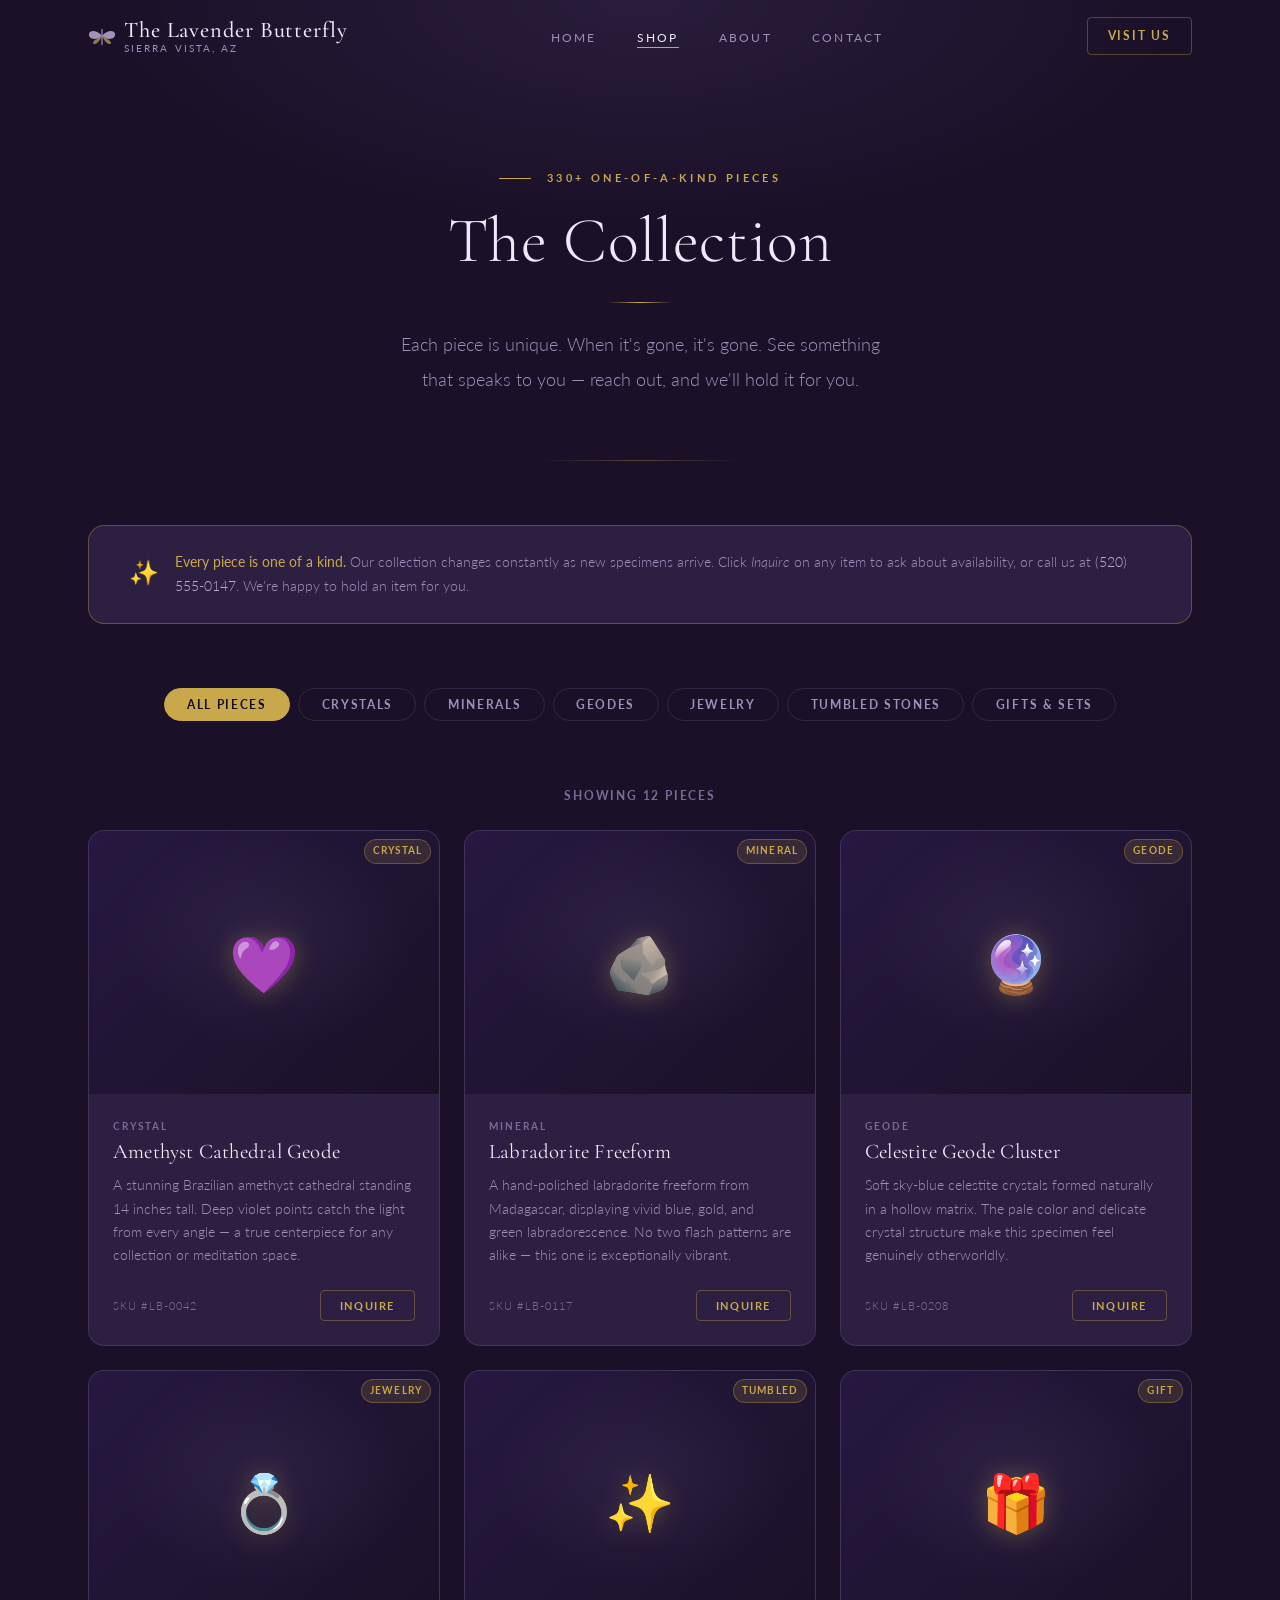
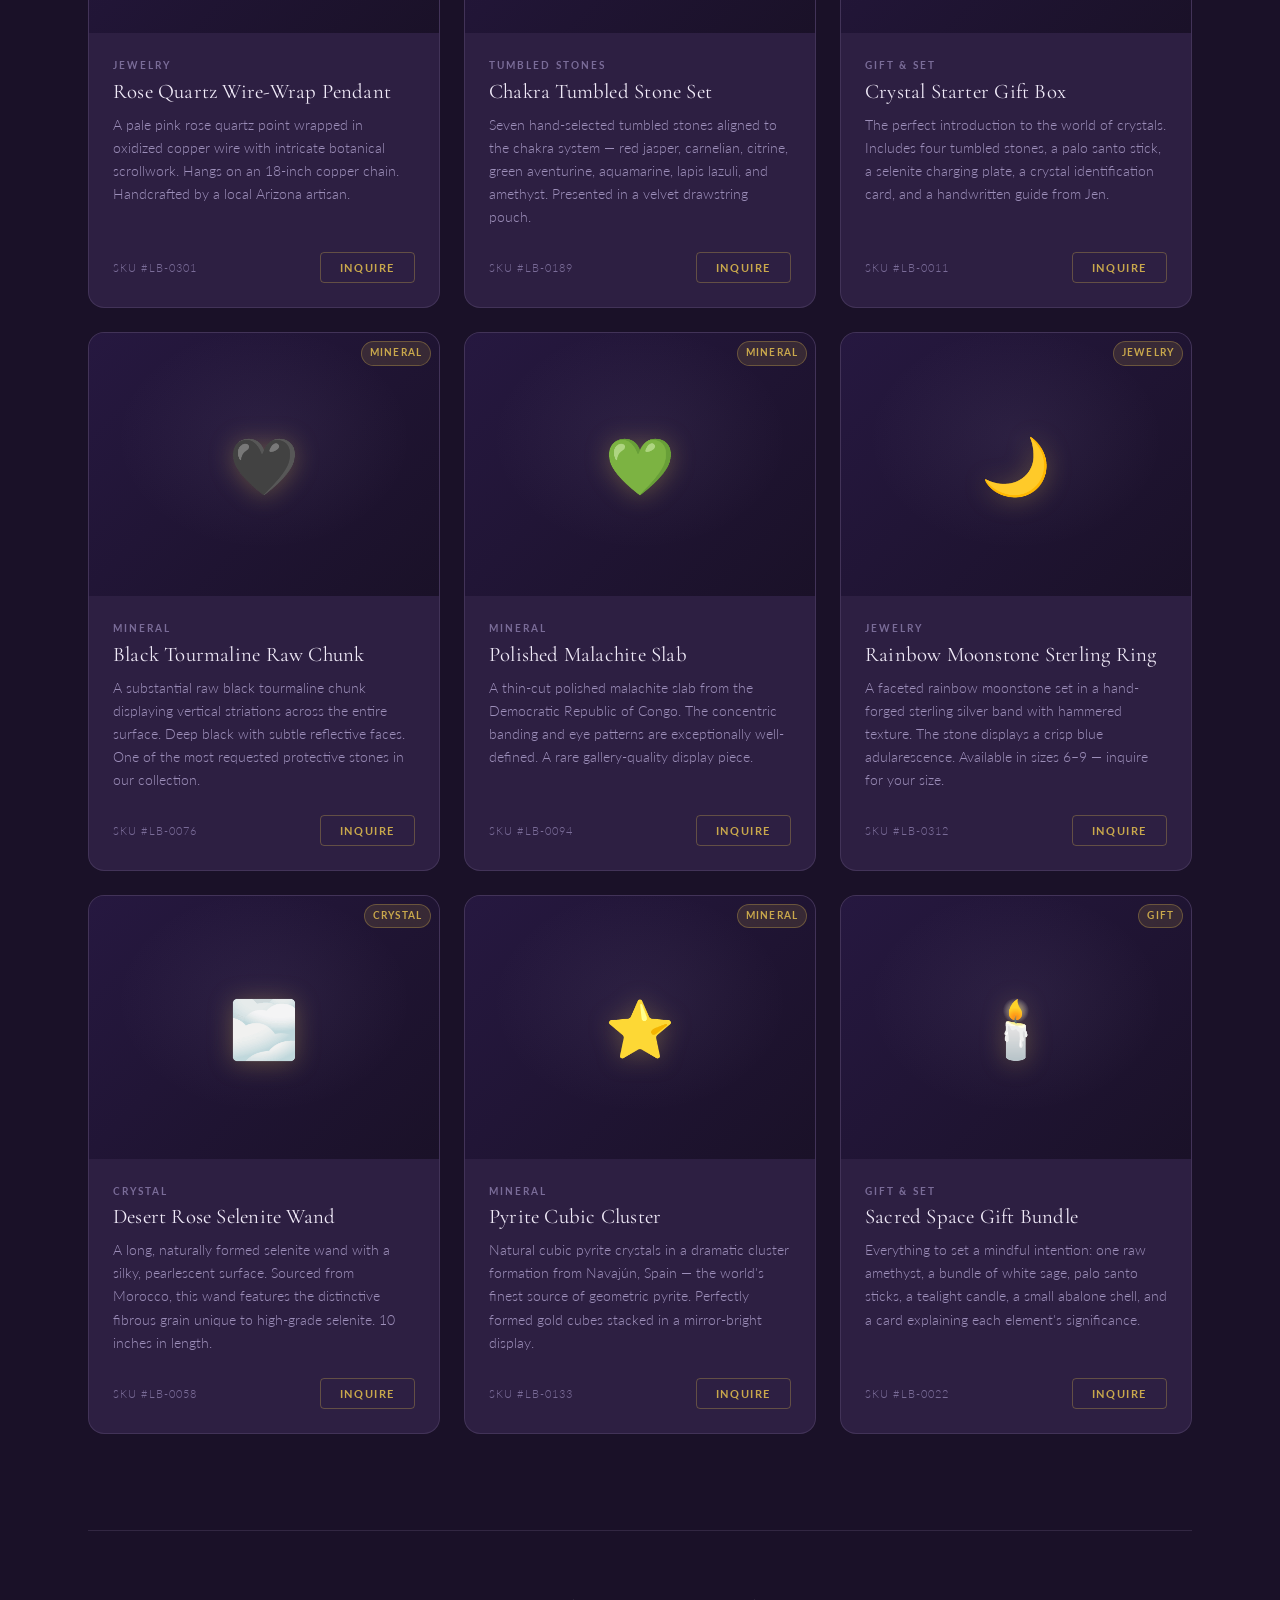
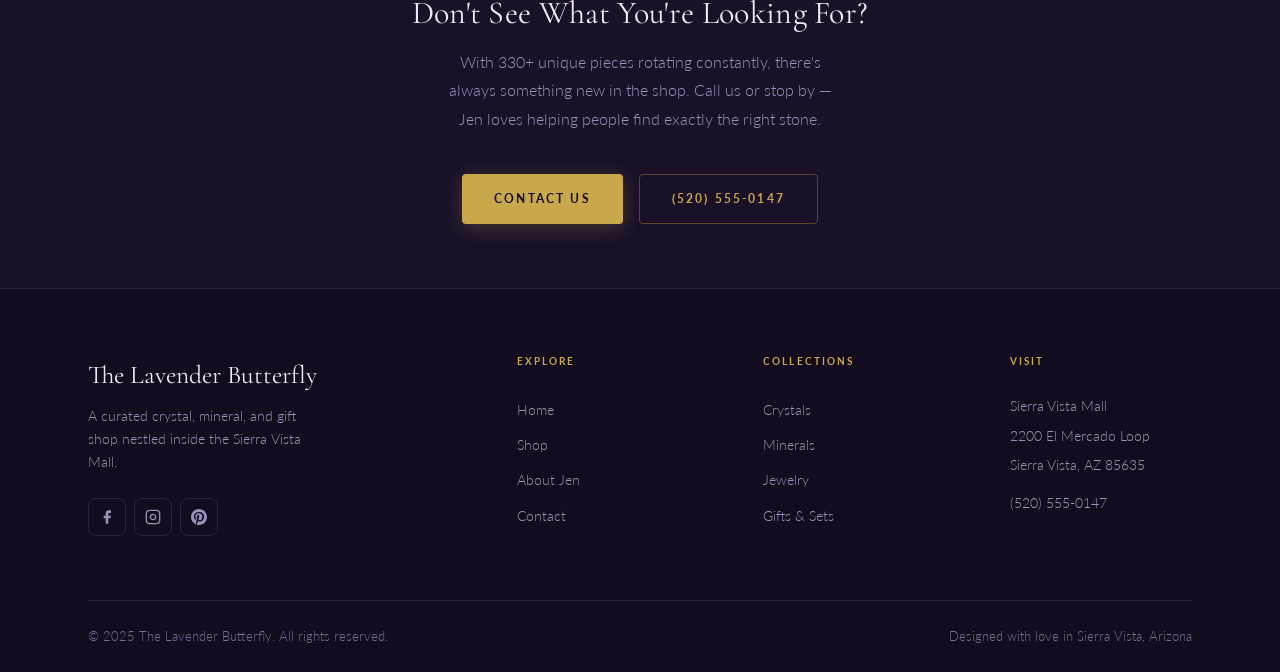
==== shop.html @ 8fc0677b "Initial commit — The Lavender Butterfly website" ====
<!DOCTYPE html>
<html lang="en">
<head>
  <meta charset="UTF-8" />
  <meta name="viewport" content="width=device-width, initial-scale=1.0" />
  <meta name="description" content="Browse our collection of crystals, minerals, geodes, jewelry, and gifts at The Lavender Butterfly in Sierra Vista, AZ." />
  <title>Shop | The Lavender Butterfly | Crystals & Minerals</title>
  <link rel="preconnect" href="https://fonts.googleapis.com" />
  <link rel="preconnect" href="https://fonts.gstatic.com" crossorigin />
  <link href="https://fonts.googleapis.com/css2?family=Cormorant+Garamond:ital,wght@0,300;0,400;0,500;0,600;0,700;1,300;1,400;1,500;1,600&family=Lato:wght@300;400;700&display=swap" rel="stylesheet" />
  <link rel="stylesheet" href="css/styles.css" />
  <style>
    .shop-note {
      display: flex;
      align-items: flex-start;
      gap: var(--space-md);
      background: var(--surface);
      border: 1px solid var(--border-gold);
      border-radius: var(--radius-lg);
      padding: var(--space-lg) var(--space-xl);
      margin-bottom: var(--space-2xl);
    }
    .shop-note__icon { font-size: 1.5rem; flex-shrink: 0; margin-top: 2px; }
    .shop-note__text { font-size: 0.9rem; color: var(--text-muted); line-height: 1.7; }
    .shop-note__text strong { color: var(--accent-gold); font-weight: 400; }

    .products-count {
      font-size: 0.75rem;
      font-weight: 700;
      letter-spacing: 0.15em;
      text-transform: uppercase;
      color: var(--iris-dim);
      margin-bottom: var(--space-lg);
      text-align: center;
    }
  </style>
</head>
<body>

  <!-- Navigation -->
  <nav class="nav" id="nav">
    <div class="nav__inner">
      <a href="index.html" class="nav__logo">
        <svg width="28" height="22" viewBox="0 0 28 22" fill="none" aria-hidden="true">
          <path d="M14 11 C10 6, 2 4, 1 9 C0 14, 8 16, 14 11Z" fill="#b8a9d4" opacity="0.85"/>
          <path d="M14 11 C18 6, 26 4, 27 9 C28 14, 20 16, 14 11Z" fill="#b8a9d4" opacity="0.85"/>
          <path d="M14 11 C11 13, 5 15, 5 18 C5 20, 10 20, 14 11Z" fill="#c9a84c" opacity="0.7"/>
          <path d="M14 11 C17 13, 23 15, 23 18 C23 20, 18 20, 14 11Z" fill="#c9a84c" opacity="0.7"/>
          <line x1="14" y1="4" x2="14" y2="20" stroke="#9d8fba" stroke-width="1.2"/>
        </svg>
        <div class="nav__logo-text">
          The Lavender Butterfly
          <span>Sierra Vista, AZ</span>
        </div>
      </a>
      <ul class="nav__links" role="list">
        <li><a href="index.html" class="nav__link">Home</a></li>
        <li><a href="shop.html" class="nav__link active">Shop</a></li>
        <li><a href="about.html" class="nav__link">About</a></li>
        <li><a href="contact.html" class="nav__link">Contact</a></li>
      </ul>
      <a href="contact.html" class="nav__cta">Visit Us</a>
      <button class="nav__hamburger" id="hamburger" aria-label="Toggle menu" aria-expanded="false">
        <span></span><span></span><span></span>
      </button>
    </div>
  </nav>

  <div class="nav__mobile" id="mobileMenu" role="dialog" aria-label="Navigation">
    <a href="index.html" class="nav__link">Home</a>
    <a href="shop.html" class="nav__link">Shop</a>
    <a href="about.html" class="nav__link">About</a>
    <a href="contact.html" class="nav__link">Contact</a>
    <a href="contact.html" class="btn btn--outline" style="margin-top:1rem;">Visit Us</a>
  </div>

  <!-- Page Header -->
  <div class="page-header">
    <div class="container">
      <p class="hero__eyebrow" style="justify-content:center;">330+ One-of-a-Kind Pieces</p>
      <h1 style="font-size:clamp(2.4rem,5vw,4rem);">The Collection</h1>
      <div class="divider"></div>
      <p class="lead" style="color:var(--text-muted);max-width:50ch;margin-inline:auto;">
        Each piece is unique. When it's gone, it's gone. See something that speaks to you — reach out, and we'll hold it for you.
      </p>
    </div>
  </div>

  <!-- Shop Section -->
  <section class="section--tight" aria-label="Product collection">
    <div class="container">

      <!-- Notice -->
      <div class="shop-note reveal">
        <span class="shop-note__icon">✨</span>
        <div class="shop-note__text">
          <strong>Every piece is one of a kind.</strong> Our collection changes constantly as new specimens arrive.
          Click <em>Inquire</em> on any item to ask about availability, or call us at <a href="tel:+15205550147" style="color:var(--iris);">(520) 555-0147</a>.
          We're happy to hold an item for you.
        </div>
      </div>

      <!-- Filter Bar -->
      <div class="filter-bar reveal" role="group" aria-label="Filter by category" id="filterBar">
        <button class="filter-btn active" data-filter="all">All Pieces</button>
        <button class="filter-btn" data-filter="crystal">Crystals</button>
        <button class="filter-btn" data-filter="mineral">Minerals</button>
        <button class="filter-btn" data-filter="geode">Geodes</button>
        <button class="filter-btn" data-filter="jewelry">Jewelry</button>
        <button class="filter-btn" data-filter="tumbled">Tumbled Stones</button>
        <button class="filter-btn" data-filter="gift">Gifts &amp; Sets</button>
      </div>

      <p class="products-count" id="productsCount">Showing 12 pieces</p>

      <!-- Products Grid -->
      <div class="products-grid" id="productsGrid">

        <!-- Card 1: Amethyst Cathedral -->
        <article class="product-card reveal" data-category="crystal">
          <div class="product-card__img">
            <span class="product-card__placeholder" role="img" aria-label="Amethyst crystal">💜</span>
            <span class="product-card__badge">Crystal</span>
          </div>
          <div class="product-card__body">
            <div class="product-card__category">Crystal</div>
            <h2 class="product-card__name">Amethyst Cathedral Geode</h2>
            <p class="product-card__desc">A stunning Brazilian amethyst cathedral standing 14 inches tall. Deep violet points catch the light from every angle — a true centerpiece for any collection or meditation space.</p>
            <div class="product-card__footer">
              <span class="product-card__sku">SKU #LB-0042</span>
              <button class="btn--inquire" onclick="window.location.href='contact.html?item=Amethyst+Cathedral+Geode'">Inquire</button>
            </div>
          </div>
        </article>

        <!-- Card 2: Labradorite Freeform -->
        <article class="product-card reveal reveal-delay-1" data-category="mineral">
          <div class="product-card__img">
            <span class="product-card__placeholder" role="img" aria-label="Labradorite stone">🪨</span>
            <span class="product-card__badge">Mineral</span>
          </div>
          <div class="product-card__body">
            <div class="product-card__category">Mineral</div>
            <h2 class="product-card__name">Labradorite Freeform</h2>
            <p class="product-card__desc">A hand-polished labradorite freeform from Madagascar, displaying vivid blue, gold, and green labradorescence. No two flash patterns are alike — this one is exceptionally vibrant.</p>
            <div class="product-card__footer">
              <span class="product-card__sku">SKU #LB-0117</span>
              <button class="btn--inquire" onclick="window.location.href='contact.html?item=Labradorite+Freeform'">Inquire</button>
            </div>
          </div>
        </article>

        <!-- Card 3: Druzy Geode Pair -->
        <article class="product-card reveal reveal-delay-2" data-category="geode">
          <div class="product-card__img">
            <span class="product-card__placeholder" role="img" aria-label="Geode">🔮</span>
            <span class="product-card__badge">Geode</span>
          </div>
          <div class="product-card__body">
            <div class="product-card__category">Geode</div>
            <h2 class="product-card__name">Celestite Geode Cluster</h2>
            <p class="product-card__desc">Soft sky-blue celestite crystals formed naturally in a hollow matrix. The pale color and delicate crystal structure make this specimen feel genuinely otherworldly.</p>
            <div class="product-card__footer">
              <span class="product-card__sku">SKU #LB-0208</span>
              <button class="btn--inquire" onclick="window.location.href='contact.html?item=Celestite+Geode+Cluster'">Inquire</button>
            </div>
          </div>
        </article>

        <!-- Card 4: Crystal Pendant -->
        <article class="product-card reveal" data-category="jewelry">
          <div class="product-card__img">
            <span class="product-card__placeholder" role="img" aria-label="Jewelry pendant">💍</span>
            <span class="product-card__badge">Jewelry</span>
          </div>
          <div class="product-card__body">
            <div class="product-card__category">Jewelry</div>
            <h2 class="product-card__name">Rose Quartz Wire-Wrap Pendant</h2>
            <p class="product-card__desc">A pale pink rose quartz point wrapped in oxidized copper wire with intricate botanical scrollwork. Hangs on an 18-inch copper chain. Handcrafted by a local Arizona artisan.</p>
            <div class="product-card__footer">
              <span class="product-card__sku">SKU #LB-0301</span>
              <button class="btn--inquire" onclick="window.location.href='contact.html?item=Rose+Quartz+Pendant'">Inquire</button>
            </div>
          </div>
        </article>

        <!-- Card 5: Tumbled Set -->
        <article class="product-card reveal reveal-delay-1" data-category="tumbled">
          <div class="product-card__img">
            <span class="product-card__placeholder" role="img" aria-label="Tumbled stones">✨</span>
            <span class="product-card__badge">Tumbled</span>
          </div>
          <div class="product-card__body">
            <div class="product-card__category">Tumbled Stones</div>
            <h2 class="product-card__name">Chakra Tumbled Stone Set</h2>
            <p class="product-card__desc">Seven hand-selected tumbled stones aligned to the chakra system — red jasper, carnelian, citrine, green aventurine, aquamarine, lapis lazuli, and amethyst. Presented in a velvet drawstring pouch.</p>
            <div class="product-card__footer">
              <span class="product-card__sku">SKU #LB-0189</span>
              <button class="btn--inquire" onclick="window.location.href='contact.html?item=Chakra+Tumbled+Stone+Set'">Inquire</button>
            </div>
          </div>
        </article>

        <!-- Card 6: Gift Set -->
        <article class="product-card reveal reveal-delay-2" data-category="gift">
          <div class="product-card__img">
            <span class="product-card__placeholder" role="img" aria-label="Gift set">🎁</span>
            <span class="product-card__badge">Gift</span>
          </div>
          <div class="product-card__body">
            <div class="product-card__category">Gift &amp; Set</div>
            <h2 class="product-card__name">Crystal Starter Gift Box</h2>
            <p class="product-card__desc">The perfect introduction to the world of crystals. Includes four tumbled stones, a palo santo stick, a selenite charging plate, a crystal identification card, and a handwritten guide from Jen.</p>
            <div class="product-card__footer">
              <span class="product-card__sku">SKU #LB-0011</span>
              <button class="btn--inquire" onclick="window.location.href='contact.html?item=Crystal+Starter+Gift+Box'">Inquire</button>
            </div>
          </div>
        </article>

        <!-- Card 7: Black Tourmaline -->
        <article class="product-card reveal" data-category="mineral">
          <div class="product-card__img">
            <span class="product-card__placeholder" role="img" aria-label="Black tourmaline">🖤</span>
            <span class="product-card__badge">Mineral</span>
          </div>
          <div class="product-card__body">
            <div class="product-card__category">Mineral</div>
            <h2 class="product-card__name">Black Tourmaline Raw Chunk</h2>
            <p class="product-card__desc">A substantial raw black tourmaline chunk displaying vertical striations across the entire surface. Deep black with subtle reflective faces. One of the most requested protective stones in our collection.</p>
            <div class="product-card__footer">
              <span class="product-card__sku">SKU #LB-0076</span>
              <button class="btn--inquire" onclick="window.location.href='contact.html?item=Black+Tourmaline+Raw+Chunk'">Inquire</button>
            </div>
          </div>
        </article>

        <!-- Card 8: Malachite -->
        <article class="product-card reveal reveal-delay-1" data-category="mineral">
          <div class="product-card__img">
            <span class="product-card__placeholder" role="img" aria-label="Malachite">💚</span>
            <span class="product-card__badge">Mineral</span>
          </div>
          <div class="product-card__body">
            <div class="product-card__category">Mineral</div>
            <h2 class="product-card__name">Polished Malachite Slab</h2>
            <p class="product-card__desc">A thin-cut polished malachite slab from the Democratic Republic of Congo. The concentric banding and eye patterns are exceptionally well-defined. A rare gallery-quality display piece.</p>
            <div class="product-card__footer">
              <span class="product-card__sku">SKU #LB-0094</span>
              <button class="btn--inquire" onclick="window.location.href='contact.html?item=Polished+Malachite+Slab'">Inquire</button>
            </div>
          </div>
        </article>

        <!-- Card 9: Moonstone Ring -->
        <article class="product-card reveal reveal-delay-2" data-category="jewelry">
          <div class="product-card__img">
            <span class="product-card__placeholder" role="img" aria-label="Moonstone ring">🌙</span>
            <span class="product-card__badge">Jewelry</span>
          </div>
          <div class="product-card__body">
            <div class="product-card__category">Jewelry</div>
            <h2 class="product-card__name">Rainbow Moonstone Sterling Ring</h2>
            <p class="product-card__desc">A faceted rainbow moonstone set in a hand-forged sterling silver band with hammered texture. The stone displays a crisp blue adularescence. Available in sizes 6–9 — inquire for your size.</p>
            <div class="product-card__footer">
              <span class="product-card__sku">SKU #LB-0312</span>
              <button class="btn--inquire" onclick="window.location.href='contact.html?item=Rainbow+Moonstone+Ring'">Inquire</button>
            </div>
          </div>
        </article>

        <!-- Card 10: Selenite Wand -->
        <article class="product-card reveal" data-category="crystal">
          <div class="product-card__img">
            <span class="product-card__placeholder" role="img" aria-label="Selenite wand">🌫️</span>
            <span class="product-card__badge">Crystal</span>
          </div>
          <div class="product-card__body">
            <div class="product-card__category">Crystal</div>
            <h2 class="product-card__name">Desert Rose Selenite Wand</h2>
            <p class="product-card__desc">A long, naturally formed selenite wand with a silky, pearlescent surface. Sourced from Morocco, this wand features the distinctive fibrous grain unique to high-grade selenite. 10 inches in length.</p>
            <div class="product-card__footer">
              <span class="product-card__sku">SKU #LB-0058</span>
              <button class="btn--inquire" onclick="window.location.href='contact.html?item=Desert+Rose+Selenite+Wand'">Inquire</button>
            </div>
          </div>
        </article>

        <!-- Card 11: Pyrite Cluster -->
        <article class="product-card reveal reveal-delay-1" data-category="mineral">
          <div class="product-card__img">
            <span class="product-card__placeholder" role="img" aria-label="Pyrite cluster">⭐</span>
            <span class="product-card__badge">Mineral</span>
          </div>
          <div class="product-card__body">
            <div class="product-card__category">Mineral</div>
            <h2 class="product-card__name">Pyrite Cubic Cluster</h2>
            <p class="product-card__desc">Natural cubic pyrite crystals in a dramatic cluster formation from Navajún, Spain — the world's finest source of geometric pyrite. Perfectly formed gold cubes stacked in a mirror-bright display.</p>
            <div class="product-card__footer">
              <span class="product-card__sku">SKU #LB-0133</span>
              <button class="btn--inquire" onclick="window.location.href='contact.html?item=Pyrite+Cubic+Cluster'">Inquire</button>
            </div>
          </div>
        </article>

        <!-- Card 12: Aromatherapy Gift -->
        <article class="product-card reveal reveal-delay-2" data-category="gift">
          <div class="product-card__img">
            <span class="product-card__placeholder" role="img" aria-label="Aromatherapy set">🕯️</span>
            <span class="product-card__badge">Gift</span>
          </div>
          <div class="product-card__body">
            <div class="product-card__category">Gift &amp; Set</div>
            <h2 class="product-card__name">Sacred Space Gift Bundle</h2>
            <p class="product-card__desc">Everything to set a mindful intention: one raw amethyst, a bundle of white sage, palo santo sticks, a tealight candle, a small abalone shell, and a card explaining each element's significance.</p>
            <div class="product-card__footer">
              <span class="product-card__sku">SKU #LB-0022</span>
              <button class="btn--inquire" onclick="window.location.href='contact.html?item=Sacred+Space+Gift+Bundle'">Inquire</button>
            </div>
          </div>
        </article>

      </div><!-- /products-grid -->

      <!-- Call to Action -->
      <div class="text-center reveal" style="margin-top:var(--space-3xl);padding-top:var(--space-2xl);border-top:1px solid var(--border);">
        <h3 style="margin-bottom:var(--space-md);">Don't See What You're Looking For?</h3>
        <p style="max-width:44ch;margin-inline:auto;margin-bottom:var(--space-xl);">
          With 330+ unique pieces rotating constantly, there's always something new in the shop. Call us or stop by — Jen loves helping people find exactly the right stone.
        </p>
        <div style="display:flex;flex-wrap:wrap;gap:var(--space-md);justify-content:center;">
          <a href="contact.html" class="btn btn--primary">Contact Us</a>
          <a href="tel:+15205550147" class="btn btn--outline">(520) 555-0147</a>
        </div>
      </div>

    </div>
  </section>

  <!-- Footer -->
  <footer class="footer" role="contentinfo">
    <div class="container">
      <div class="footer__grid">
        <div>
          <div class="footer__brand-name">The Lavender Butterfly</div>
          <p class="footer__brand-tagline">
            A curated crystal, mineral, and gift shop nestled inside the Sierra Vista Mall.
          </p>
          <div class="footer__social">
            <a href="#" class="footer__social-link" aria-label="Facebook">
              <svg width="16" height="16" viewBox="0 0 24 24" fill="currentColor" aria-hidden="true"><path d="M18 2h-3a5 5 0 0 0-5 5v3H7v4h3v8h4v-8h3l1-4h-4V7a1 1 0 0 1 1-1h3z"/></svg>
            </a>
            <a href="#" class="footer__social-link" aria-label="Instagram">
              <svg width="16" height="16" viewBox="0 0 24 24" fill="none" stroke="currentColor" stroke-width="2" aria-hidden="true"><rect x="2" y="2" width="20" height="20" rx="5" ry="5"/><path d="M16 11.37A4 4 0 1 1 12.63 8 4 4 0 0 1 16 11.37z"/><line x1="17.5" y1="6.5" x2="17.51" y2="6.5"/></svg>
            </a>
            <a href="#" class="footer__social-link" aria-label="Pinterest">
              <svg width="16" height="16" viewBox="0 0 24 24" fill="currentColor" aria-hidden="true"><path d="M12 0C5.373 0 0 5.373 0 12c0 5.084 3.163 9.426 7.627 11.174-.105-.949-.2-2.405.042-3.441.218-.937 1.407-5.965 1.407-5.965s-.359-.719-.359-1.782c0-1.668.967-2.914 2.171-2.914 1.023 0 1.518.769 1.518 1.69 0 1.029-.655 2.568-.994 3.995-.283 1.194.599 2.169 1.777 2.169 2.133 0 3.772-2.249 3.772-5.495 0-2.873-2.064-4.882-5.012-4.882-3.414 0-5.418 2.561-5.418 5.207 0 1.031.397 2.138.893 2.738a.36.36 0 0 1 .083.345l-.333 1.36c-.053.22-.174.267-.402.161-1.499-.698-2.436-2.889-2.436-4.649 0-3.785 2.75-7.262 7.929-7.262 4.163 0 7.398 2.967 7.398 6.931 0 4.136-2.607 7.464-6.227 7.464-1.216 0-2.359-.632-2.75-1.378l-.748 2.853c-.271 1.043-1.002 2.35-1.492 3.146C9.57 23.812 10.763 24 12 24c6.627 0 12-5.373 12-12S18.627 0 12 0z"/></svg>
            </a>
          </div>
        </div>
        <div>
          <div class="footer__col-title">Explore</div>
          <ul class="footer__links" role="list">
            <li><a href="index.html" class="footer__link">Home</a></li>
            <li><a href="shop.html" class="footer__link">Shop</a></li>
            <li><a href="about.html" class="footer__link">About Jen</a></li>
            <li><a href="contact.html" class="footer__link">Contact</a></li>
          </ul>
        </div>
        <div>
          <div class="footer__col-title">Collections</div>
          <ul class="footer__links" role="list">
            <li><a href="shop.html" class="footer__link">Crystals</a></li>
            <li><a href="shop.html" class="footer__link">Minerals</a></li>
            <li><a href="shop.html" class="footer__link">Jewelry</a></li>
            <li><a href="shop.html" class="footer__link">Gifts &amp; Sets</a></li>
          </ul>
        </div>
        <div>
          <div class="footer__col-title">Visit</div>
          <ul class="footer__links" role="list">
            <li class="footer__link">Sierra Vista Mall</li>
            <li class="footer__link">2200 El Mercado Loop</li>
            <li class="footer__link">Sierra Vista, AZ 85635</li>
            <li><a href="tel:+15205550147" class="footer__link" style="margin-top:var(--space-sm);display:block;">(520) 555-0147</a></li>
          </ul>
        </div>
      </div>
      <div class="footer__bottom">
        <p class="footer__copy">&copy; 2025 The Lavender Butterfly. All rights reserved.</p>
        <p class="footer__copy">Designed with love in Sierra Vista, Arizona</p>
      </div>
    </div>
  </footer>

  <script src="js/main.js"></script>
</body>
</html>
---- css/styles.css ----
/* ============================================================
   THE LAVENDER BUTTERFLY — Design Token System
   ============================================================ */
@import url('https://fonts.googleapis.com/css2?family=Cormorant+Garamond:ital,wght@0,300;0,400;0,500;0,600;0,700;1,300;1,400;1,500;1,600&family=Lato:wght@300;400;700&display=swap');

:root {
  /* Color Tokens */
  --bg:            #1a1128;
  --bg-deeper:     #120c1e;
  --surface:       #2d1f42;
  --surface-hover: #3a2856;
  --accent-gold:   #c9a84c;
  --accent-gold-light: #e8c97a;
  --iris:          #b8a9d4;
  --iris-dim:      #7a6c98;
  --text-primary:  #f0eaf8;
  --text-muted:    #9d8fba;
  --border:        rgba(184, 169, 212, 0.15);
  --border-gold:   rgba(201, 168, 76, 0.35);
  --glow-purple:   rgba(184, 169, 212, 0.08);
  --glow-gold:     rgba(201, 168, 76, 0.12);

  /* Typography */
  --font-display: 'Cormorant Garamond', Georgia, serif;
  --font-body:    'Lato', system-ui, sans-serif;

  /* Spacing */
  --space-xs:  0.25rem;
  --space-sm:  0.5rem;
  --space-md:  1rem;
  --space-lg:  1.5rem;
  --space-xl:  2.5rem;
  --space-2xl: 4rem;
  --space-3xl: 6rem;

  /* Radius */
  --radius-sm: 4px;
  --radius-md: 8px;
  --radius-lg: 16px;
  --radius-xl: 24px;

  /* Transitions */
  --ease-out:    cubic-bezier(0.16, 1, 0.3, 1);
  --ease-in-out: cubic-bezier(0.45, 0, 0.55, 1);
  --duration:    0.35s;
  --duration-fast: 0.18s;

  /* Layout */
  --max-w: 1200px;
  --nav-h: 72px;
}

/* ============================================================
   Reset & Base
   ============================================================ */
*, *::before, *::after {
  box-sizing: border-box;
  margin: 0;
  padding: 0;
}

html {
  scroll-behavior: smooth;
  font-size: 16px;
  -webkit-text-size-adjust: 100%;
}

body {
  background-color: var(--bg);
  color: var(--text-primary);
  font-family: var(--font-body);
  font-weight: 300;
  line-height: 1.7;
  min-height: 100vh;
  overflow-x: hidden;
}

img {
  display: block;
  max-width: 100%;
}

a {
  color: inherit;
  text-decoration: none;
}

ul {
  list-style: none;
}

button {
  cursor: pointer;
  border: none;
  background: none;
  font-family: var(--font-body);
}

/* ============================================================
   Typography Scale
   ============================================================ */
h1, h2, h3, h4 {
  font-family: var(--font-display);
  font-weight: 400;
  line-height: 1.15;
  letter-spacing: 0.01em;
  color: var(--text-primary);
}

h1 { font-size: clamp(2.8rem, 7vw, 5.5rem); font-weight: 300; }
h2 { font-size: clamp(2rem, 4vw, 3.2rem); }
h3 { font-size: clamp(1.4rem, 2.5vw, 2rem); }
h4 { font-size: 1.25rem; }

p {
  font-size: 1rem;
  color: var(--text-muted);
  line-height: 1.8;
}

.lead {
  font-size: 1.15rem;
  line-height: 1.9;
}

/* ============================================================
   Layout Utilities
   ============================================================ */
.container {
  width: 100%;
  max-width: var(--max-w);
  margin-inline: auto;
  padding-inline: clamp(1.25rem, 4vw, 3rem);
}

.section {
  padding-block: var(--space-3xl);
}

.section--tight {
  padding-block: var(--space-2xl);
}

.text-center { text-align: center; }
.text-gold    { color: var(--accent-gold); }
.text-iris    { color: var(--iris); }

.divider {
  width: 64px;
  height: 1px;
  background: linear-gradient(90deg, transparent, var(--accent-gold), transparent);
  margin-inline: auto;
  margin-block: var(--space-lg);
}

.divider--left {
  margin-inline: 0;
  margin-block: var(--space-md);
}

/* ============================================================
   Navigation
   ============================================================ */
.nav {
  position: fixed;
  top: 0;
  left: 0;
  right: 0;
  z-index: 1000;
  height: var(--nav-h);
  display: flex;
  align-items: center;
  transition: background var(--duration) var(--ease-out),
              backdrop-filter var(--duration) var(--ease-out),
              box-shadow var(--duration) var(--ease-out);
}

.nav.scrolled {
  background: rgba(18, 12, 30, 0.92);
  backdrop-filter: blur(20px);
  -webkit-backdrop-filter: blur(20px);
  box-shadow: 0 1px 0 var(--border);
}

.nav__inner {
  display: flex;
  align-items: center;
  justify-content: space-between;
  width: 100%;
  max-width: var(--max-w);
  margin-inline: auto;
  padding-inline: clamp(1.25rem, 4vw, 3rem);
}

.nav__logo {
  display: flex;
  align-items: center;
  gap: var(--space-sm);
}

.nav__logo-text {
  font-family: var(--font-display);
  font-size: 1.4rem;
  font-weight: 500;
  color: var(--text-primary);
  letter-spacing: 0.04em;
  line-height: 1;
}

.nav__logo-text span {
  display: block;
  font-size: 0.65rem;
  font-family: var(--font-body);
  font-weight: 400;
  letter-spacing: 0.2em;
  text-transform: uppercase;
  color: var(--text-muted);
  margin-top: 2px;
}

.nav__links {
  display: flex;
  align-items: center;
  gap: var(--space-xl);
}

.nav__link {
  font-family: var(--font-body);
  font-size: 0.78rem;
  font-weight: 400;
  letter-spacing: 0.18em;
  text-transform: uppercase;
  color: var(--text-muted);
  transition: color var(--duration-fast);
  position: relative;
}

.nav__link::after {
  content: '';
  position: absolute;
  bottom: -3px;
  left: 0;
  right: 0;
  height: 1px;
  background: var(--accent-gold);
  transform: scaleX(0);
  transform-origin: right;
  transition: transform var(--duration) var(--ease-out);
}

.nav__link:hover,
.nav__link.active {
  color: var(--text-primary);
}

.nav__link:hover::after,
.nav__link.active::after {
  transform: scaleX(1);
  transform-origin: left;
}

.nav__cta {
  font-size: 0.75rem;
  font-weight: 700;
  letter-spacing: 0.15em;
  text-transform: uppercase;
  padding: 0.5rem 1.25rem;
  border: 1px solid var(--border-gold);
  border-radius: var(--radius-sm);
  color: var(--accent-gold);
  transition: background var(--duration-fast), color var(--duration-fast);
}

.nav__cta:hover {
  background: var(--accent-gold);
  color: var(--bg-deeper);
}

/* Hamburger */
.nav__hamburger {
  display: none;
  flex-direction: column;
  gap: 5px;
  padding: 4px;
}

.nav__hamburger span {
  display: block;
  width: 24px;
  height: 1.5px;
  background: var(--text-primary);
  border-radius: 2px;
  transition: transform var(--duration) var(--ease-out),
              opacity var(--duration-fast);
}

.nav__hamburger.open span:nth-child(1) {
  transform: translateY(6.5px) rotate(45deg);
}
.nav__hamburger.open span:nth-child(2) {
  opacity: 0;
}
.nav__hamburger.open span:nth-child(3) {
  transform: translateY(-6.5px) rotate(-45deg);
}

/* Mobile menu */
.nav__mobile {
  display: none;
  position: fixed;
  inset: var(--nav-h) 0 0 0;
  background: rgba(18, 12, 30, 0.97);
  backdrop-filter: blur(24px);
  -webkit-backdrop-filter: blur(24px);
  flex-direction: column;
  align-items: center;
  justify-content: center;
  gap: var(--space-xl);
  z-index: 999;
  opacity: 0;
  pointer-events: none;
  transition: opacity var(--duration) var(--ease-out);
}

.nav__mobile.open {
  opacity: 1;
  pointer-events: auto;
}

.nav__mobile .nav__link {
  font-size: 1.8rem;
  font-family: var(--font-display);
  letter-spacing: 0.04em;
  text-transform: none;
  color: var(--text-primary);
  font-weight: 300;
}

/* ============================================================
   Buttons
   ============================================================ */
.btn {
  display: inline-flex;
  align-items: center;
  gap: var(--space-sm);
  padding: 0.875rem 2rem;
  border-radius: var(--radius-sm);
  font-family: var(--font-body);
  font-size: 0.75rem;
  font-weight: 700;
  letter-spacing: 0.18em;
  text-transform: uppercase;
  transition: transform var(--duration-fast),
              background var(--duration-fast),
              box-shadow var(--duration-fast),
              color var(--duration-fast),
              border-color var(--duration-fast);
}

.btn:hover {
  transform: translateY(-1px);
}

.btn:active {
  transform: translateY(0);
}

.btn--primary {
  background: var(--accent-gold);
  color: var(--bg-deeper);
  box-shadow: 0 4px 20px rgba(201, 168, 76, 0.25);
}

.btn--primary:hover {
  background: var(--accent-gold-light);
  box-shadow: 0 8px 32px rgba(201, 168, 76, 0.4);
}

.btn--outline {
  border: 1px solid var(--border-gold);
  color: var(--accent-gold);
}

.btn--outline:hover {
  background: var(--accent-gold);
  color: var(--bg-deeper);
}

.btn--ghost {
  border: 1px solid var(--border);
  color: var(--text-muted);
}

.btn--ghost:hover {
  border-color: var(--iris);
  color: var(--iris);
}

/* ============================================================
   Butterfly Video
   ============================================================ */
.butterfly-video-wrap {
  position: relative;
  display: flex;
  align-items: center;
  justify-content: center;
  width: 420px;
  max-width: 100%;
}

.butterfly-video {
  width: 100%;
  height: auto;
  opacity: 0;
  transition: opacity 0.6s ease;
  filter: drop-shadow(0 0 32px rgba(184, 169, 212, 0.5))
          drop-shadow(0 0 80px rgba(201, 168, 76, 0.2));
  animation: butterfly-float 6s ease-in-out infinite;
}

.butterfly-video.ready {
  opacity: 1;
}

@keyframes butterfly-float {
  0%, 100% { transform: translateY(0px); }
  50%       { transform: translateY(-14px); }
}

@media (max-width: 768px) {
  .butterfly-video-wrap { width: 280px; }
}

/* ============================================================
   Butterfly SVG Animation (kept for fallback reference)
   ============================================================ */
.butterfly-wrap {
  position: relative;
  display: inline-block;
}

.butterfly-svg {
  width: 180px;
  height: 140px;
  filter: drop-shadow(0 0 18px rgba(184, 169, 212, 0.45))
          drop-shadow(0 0 48px rgba(201, 168, 76, 0.2));
}

/* Wing flap: left wing rotates around its right edge (the body center) */
.wing-left {
  transform-origin: 90px 70px;
  animation: flap-left 4s var(--ease-in-out) infinite;
}

/* Wing flap: right wing rotates around its left edge */
.wing-right {
  transform-origin: 90px 70px;
  animation: flap-right 4s var(--ease-in-out) infinite;
}

.wing-inner-left {
  transform-origin: 90px 70px;
  animation: flap-left 4s var(--ease-in-out) infinite;
  animation-delay: 0.05s;
}

.wing-inner-right {
  transform-origin: 90px 70px;
  animation: flap-right 4s var(--ease-in-out) infinite;
  animation-delay: 0.05s;
}

@keyframes flap-left {
  0%, 100% { transform: rotateY(0deg) scaleX(1); }
  40%, 60% { transform: rotateY(55deg) scaleX(0.4); }
}

@keyframes flap-right {
  0%, 100% { transform: rotateY(0deg) scaleX(1); }
  40%, 60% { transform: rotateY(-55deg) scaleX(0.4); }
}

.butterfly-svg .body {
  animation: body-pulse 4s ease-in-out infinite;
}

@keyframes body-pulse {
  0%, 100% { opacity: 1; }
  45%, 55% { opacity: 0.75; }
}

/* Antennae gentle sway */
.antenna {
  transform-origin: 90px 18px;
  animation: sway 4s ease-in-out infinite;
}
.antenna-right {
  animation-delay: 0.2s;
}

@keyframes sway {
  0%, 100% { transform: rotate(0deg); }
  50%       { transform: rotate(3deg); }
}

/* ============================================================
   Hero Section
   ============================================================ */
.hero {
  position: relative;
  min-height: 100vh;
  display: flex;
  align-items: center;
  overflow: hidden;
  background: radial-gradient(ellipse 80% 60% at 50% 40%,
    rgba(45, 31, 66, 0.9) 0%,
    var(--bg) 70%);
}

.hero::before {
  content: '';
  position: absolute;
  inset: 0;
  background:
    radial-gradient(ellipse 40% 40% at 20% 60%, rgba(184, 169, 212, 0.06) 0%, transparent 60%),
    radial-gradient(ellipse 30% 30% at 80% 30%, rgba(201, 168, 76, 0.05) 0%, transparent 60%);
  pointer-events: none;
}

/* Floating particles */
.hero::after {
  content: '';
  position: absolute;
  inset: 0;
  background-image:
    radial-gradient(circle 1px at 15% 25%, rgba(201, 168, 76, 0.5) 0%, transparent 100%),
    radial-gradient(circle 1px at 85% 70%, rgba(184, 169, 212, 0.5) 0%, transparent 100%),
    radial-gradient(circle 1.5px at 45% 80%, rgba(201, 168, 76, 0.3) 0%, transparent 100%),
    radial-gradient(circle 1px at 70% 15%, rgba(184, 169, 212, 0.4) 0%, transparent 100%),
    radial-gradient(circle 1px at 30% 55%, rgba(240, 234, 248, 0.2) 0%, transparent 100%);
  pointer-events: none;
  animation: particle-drift 20s ease-in-out infinite alternate;
}

@keyframes particle-drift {
  0%   { transform: translateY(0) translateX(0); }
  100% { transform: translateY(-15px) translateX(8px); }
}

.hero__inner {
  position: relative;
  z-index: 1;
  display: grid;
  grid-template-columns: 1fr 1fr;
  gap: var(--space-3xl);
  align-items: center;
  width: 100%;
  max-width: var(--max-w);
  margin-inline: auto;
  padding-inline: clamp(1.25rem, 4vw, 3rem);
  padding-top: var(--nav-h);
}

.hero__eyebrow {
  font-size: 0.7rem;
  font-weight: 700;
  letter-spacing: 0.3em;
  text-transform: uppercase;
  color: var(--accent-gold);
  margin-bottom: var(--space-md);
  display: flex;
  align-items: center;
  gap: var(--space-md);
}

.hero__eyebrow::before {
  content: '';
  display: block;
  width: 32px;
  height: 1px;
  background: var(--accent-gold);
}

.hero__title {
  margin-bottom: var(--space-lg);
  color: var(--text-primary);
}

.hero__title em {
  font-style: italic;
  color: var(--iris);
}

.hero__tagline {
  font-size: 1.05rem;
  color: var(--text-muted);
  margin-bottom: var(--space-xl);
  max-width: 38ch;
}

.hero__actions {
  display: flex;
  flex-wrap: wrap;
  gap: var(--space-md);
}

.hero__visual {
  display: flex;
  justify-content: center;
  align-items: center;
  position: relative;
}

.hero__glow {
  position: absolute;
  width: 320px;
  height: 320px;
  border-radius: 50%;
  background: radial-gradient(ellipse, rgba(184, 169, 212, 0.12) 0%, transparent 70%);
  animation: glow-pulse 6s ease-in-out infinite alternate;
}

@keyframes glow-pulse {
  0%   { transform: scale(1); opacity: 0.7; }
  100% { transform: scale(1.18); opacity: 1; }
}

/* ============================================================
   Categories Section
   ============================================================ */
.categories {
  position: relative;
  background: var(--bg-deeper);
}

.categories::before {
  content: '';
  position: absolute;
  top: 0;
  left: 0;
  right: 0;
  height: 1px;
  background: linear-gradient(90deg, transparent, var(--border), transparent);
}

.categories__grid {
  display: grid;
  grid-template-columns: repeat(4, 1fr);
  gap: var(--space-lg);
  margin-top: var(--space-2xl);
}

.category-card {
  position: relative;
  background: var(--surface);
  border: 1px solid var(--border);
  border-radius: var(--radius-lg);
  padding: var(--space-xl) var(--space-lg);
  text-align: center;
  overflow: hidden;
  transition: transform var(--duration) var(--ease-out),
              border-color var(--duration),
              box-shadow var(--duration);
  cursor: default;
}

.category-card::before {
  content: '';
  position: absolute;
  inset: 0;
  background: radial-gradient(ellipse 60% 50% at 50% 0%, var(--glow-purple), transparent 70%);
  opacity: 0;
  transition: opacity var(--duration);
}

.category-card:hover {
  transform: translateY(-6px);
  border-color: var(--border-gold);
  box-shadow: 0 20px 60px rgba(0, 0, 0, 0.4), 0 0 0 1px rgba(201, 168, 76, 0.08);
}

.category-card:hover::before {
  opacity: 1;
}

.category-card__icon {
  font-size: 2.8rem;
  margin-bottom: var(--space-md);
  display: block;
  filter: drop-shadow(0 2px 8px rgba(201, 168, 76, 0.3));
  transition: transform var(--duration) var(--ease-out);
}

.category-card:hover .category-card__icon {
  transform: scale(1.12) translateY(-2px);
}

.category-card__title {
  font-family: var(--font-display);
  font-size: 1.4rem;
  font-weight: 400;
  color: var(--text-primary);
  margin-bottom: var(--space-sm);
}

.category-card__desc {
  font-size: 0.875rem;
  color: var(--text-muted);
  line-height: 1.65;
}

.category-card__count {
  display: inline-block;
  margin-top: var(--space-md);
  font-size: 0.7rem;
  font-weight: 700;
  letter-spacing: 0.15em;
  text-transform: uppercase;
  color: var(--accent-gold);
  opacity: 0.75;
}

/* ============================================================
   Visit Strip
   ============================================================ */
.visit-strip {
  background: linear-gradient(135deg,
    rgba(45, 31, 66, 0.9) 0%,
    rgba(26, 17, 40, 1) 100%);
  border-top: 1px solid var(--border);
  border-bottom: 1px solid var(--border);
  padding-block: var(--space-2xl);
}

.visit-strip__inner {
  display: grid;
  grid-template-columns: 1fr auto 1fr;
  gap: var(--space-2xl);
  align-items: center;
}

.visit-strip__divider {
  width: 1px;
  height: 80px;
  background: linear-gradient(180deg, transparent, var(--border-gold), transparent);
}

.visit-info__label {
  font-size: 0.65rem;
  font-weight: 700;
  letter-spacing: 0.25em;
  text-transform: uppercase;
  color: var(--accent-gold);
  margin-bottom: var(--space-sm);
}

.visit-info__value {
  font-family: var(--font-display);
  font-size: 1.3rem;
  color: var(--text-primary);
  line-height: 1.4;
}

.visit-info__sub {
  font-size: 0.85rem;
  color: var(--text-muted);
  margin-top: var(--space-xs);
}

.visit-strip__hours {
  display: grid;
  grid-template-columns: 1fr 1fr;
  gap: var(--space-sm) var(--space-lg);
  margin-top: var(--space-sm);
}

.hours-row {
  font-size: 0.875rem;
  color: var(--text-muted);
}

.hours-row strong {
  color: var(--text-primary);
  font-weight: 400;
}

/* ============================================================
   Quote / Testimonial Section
   ============================================================ */
.quote-section {
  position: relative;
  background: var(--bg);
  overflow: hidden;
}

.quote-section::before {
  content: '"';
  position: absolute;
  top: -0.2em;
  left: 50%;
  transform: translateX(-50%);
  font-family: var(--font-display);
  font-size: clamp(10rem, 25vw, 18rem);
  color: rgba(184, 169, 212, 0.04);
  line-height: 1;
  pointer-events: none;
  user-select: none;
}

.blockquote {
  max-width: 680px;
  margin-inline: auto;
  text-align: center;
  position: relative;
  z-index: 1;
}

.blockquote__text {
  font-family: var(--font-display);
  font-size: clamp(1.4rem, 3vw, 2.2rem);
  font-weight: 300;
  font-style: italic;
  color: var(--text-primary);
  line-height: 1.55;
  margin-bottom: var(--space-lg);
}

.blockquote__attr {
  font-size: 0.75rem;
  font-weight: 700;
  letter-spacing: 0.2em;
  text-transform: uppercase;
  color: var(--accent-gold);
}

/* ============================================================
   Footer
   ============================================================ */
.footer {
  background: var(--bg-deeper);
  border-top: 1px solid var(--border);
  padding-block: var(--space-2xl) var(--space-lg);
}

.footer__grid {
  display: grid;
  grid-template-columns: 2fr 1fr 1fr 1fr;
  gap: var(--space-2xl);
  margin-bottom: var(--space-2xl);
}

.footer__brand-name {
  font-family: var(--font-display);
  font-size: 1.6rem;
  font-weight: 400;
  color: var(--text-primary);
  margin-bottom: var(--space-sm);
}

.footer__brand-tagline {
  font-size: 0.85rem;
  color: var(--text-muted);
  margin-bottom: var(--space-lg);
  line-height: 1.7;
  max-width: 28ch;
}

.footer__social {
  display: flex;
  gap: var(--space-sm);
}

.footer__social-link {
  display: flex;
  align-items: center;
  justify-content: center;
  width: 38px;
  height: 38px;
  border: 1px solid var(--border);
  border-radius: var(--radius-md);
  color: var(--text-muted);
  font-size: 1rem;
  transition: border-color var(--duration-fast), color var(--duration-fast), background var(--duration-fast);
}

.footer__social-link:hover {
  border-color: var(--iris);
  color: var(--iris);
  background: rgba(184, 169, 212, 0.06);
}

.footer__col-title {
  font-family: var(--font-body);
  font-size: 0.65rem;
  font-weight: 700;
  letter-spacing: 0.2em;
  text-transform: uppercase;
  color: var(--accent-gold);
  margin-bottom: var(--space-lg);
}

.footer__links {
  display: flex;
  flex-direction: column;
  gap: var(--space-sm);
}

.footer__link {
  font-size: 0.9rem;
  color: var(--text-muted);
  transition: color var(--duration-fast);
  line-height: 1.5;
}

.footer__link:hover {
  color: var(--text-primary);
}

.footer__bottom {
  padding-top: var(--space-lg);
  border-top: 1px solid var(--border);
  display: flex;
  align-items: center;
  justify-content: space-between;
  flex-wrap: wrap;
  gap: var(--space-sm);
}

.footer__copy {
  font-size: 0.8rem;
  color: var(--iris-dim);
}

.footer__copy a {
  color: var(--iris);
  transition: color var(--duration-fast);
}

/* ============================================================
   Page Header (inner pages)
   ============================================================ */
.page-header {
  padding-top: calc(var(--nav-h) + var(--space-3xl));
  padding-bottom: var(--space-2xl);
  text-align: center;
  position: relative;
  background: radial-gradient(ellipse 60% 70% at 50% 0%,
    rgba(45, 31, 66, 0.8) 0%,
    transparent 70%);
}

.page-header::after {
  content: '';
  position: absolute;
  bottom: 0;
  left: 50%;
  transform: translateX(-50%);
  width: 200px;
  height: 1px;
  background: linear-gradient(90deg, transparent, var(--border-gold), transparent);
}

/* ============================================================
   Shop Page
   ============================================================ */
.filter-bar {
  display: flex;
  flex-wrap: wrap;
  gap: var(--space-sm);
  justify-content: center;
  margin-bottom: var(--space-2xl);
}

.filter-btn {
  padding: 0.5rem 1.4rem;
  border-radius: 999px;
  border: 1px solid var(--border);
  font-family: var(--font-body);
  font-size: 0.75rem;
  font-weight: 700;
  letter-spacing: 0.14em;
  text-transform: uppercase;
  color: var(--text-muted);
  background: transparent;
  transition: all var(--duration-fast);
}

.filter-btn:hover {
  border-color: var(--iris);
  color: var(--iris);
}

.filter-btn.active {
  background: var(--accent-gold);
  border-color: var(--accent-gold);
  color: var(--bg-deeper);
}

.products-grid {
  display: grid;
  grid-template-columns: repeat(3, 1fr);
  gap: var(--space-lg);
}

.product-card {
  background: var(--surface);
  border: 1px solid var(--border);
  border-radius: var(--radius-lg);
  overflow: hidden;
  transition: transform var(--duration) var(--ease-out),
              box-shadow var(--duration),
              border-color var(--duration);
  display: flex;
  flex-direction: column;
}

.product-card:hover {
  transform: translateY(-5px);
  border-color: rgba(201, 168, 76, 0.3);
  box-shadow: 0 16px 48px rgba(0, 0, 0, 0.4), 0 0 0 1px rgba(201, 168, 76, 0.06);
}

.product-card__img {
  aspect-ratio: 4 / 3;
  background: linear-gradient(135deg, #261840 0%, #1a1128 100%);
  display: flex;
  align-items: center;
  justify-content: center;
  position: relative;
  overflow: hidden;
}

.product-card__img::before {
  content: '';
  position: absolute;
  inset: 0;
  background: radial-gradient(ellipse 60% 60% at 50% 40%,
    rgba(184, 169, 212, 0.08) 0%, transparent 70%);
}

.product-card__placeholder {
  font-size: 3.5rem;
  filter: drop-shadow(0 2px 12px rgba(201, 168, 76, 0.35));
  position: relative;
  z-index: 1;
  animation: float 5s ease-in-out infinite;
}

.product-card:nth-child(2n) .product-card__placeholder { animation-delay: -2.5s; }
.product-card:nth-child(3n) .product-card__placeholder { animation-delay: -1.2s; }

@keyframes float {
  0%, 100% { transform: translateY(0); }
  50%       { transform: translateY(-6px); }
}

.product-card__badge {
  position: absolute;
  top: var(--space-sm);
  right: var(--space-sm);
  font-size: 0.6rem;
  font-weight: 700;
  letter-spacing: 0.12em;
  text-transform: uppercase;
  padding: 3px 8px;
  border-radius: 999px;
  background: rgba(201, 168, 76, 0.15);
  border: 1px solid rgba(201, 168, 76, 0.35);
  color: var(--accent-gold);
  backdrop-filter: blur(8px);
}

.product-card__body {
  padding: var(--space-lg);
  flex: 1;
  display: flex;
  flex-direction: column;
}

.product-card__category {
  font-size: 0.65rem;
  font-weight: 700;
  letter-spacing: 0.2em;
  text-transform: uppercase;
  color: var(--iris-dim);
  margin-bottom: var(--space-xs);
}

.product-card__name {
  font-family: var(--font-display);
  font-size: 1.3rem;
  font-weight: 400;
  color: var(--text-primary);
  margin-bottom: var(--space-sm);
  line-height: 1.25;
}

.product-card__desc {
  font-size: 0.875rem;
  color: var(--text-muted);
  line-height: 1.65;
  flex: 1;
  margin-bottom: var(--space-lg);
}

.product-card__footer {
  display: flex;
  align-items: center;
  justify-content: space-between;
  gap: var(--space-sm);
}

.product-card__sku {
  font-size: 0.7rem;
  color: var(--iris-dim);
  letter-spacing: 0.1em;
}

.btn--inquire {
  padding: 0.5rem 1.2rem;
  font-size: 0.7rem;
  border: 1px solid var(--border-gold);
  border-radius: var(--radius-sm);
  color: var(--accent-gold);
  font-family: var(--font-body);
  font-weight: 700;
  letter-spacing: 0.14em;
  text-transform: uppercase;
  transition: all var(--duration-fast);
}

.btn--inquire:hover {
  background: var(--accent-gold);
  color: var(--bg-deeper);
}

/* Hidden products for filter */
.product-card.hidden {
  display: none;
}

/* ============================================================
   About Page
   ============================================================ */
.about-grid {
  display: grid;
  grid-template-columns: 1fr 1fr;
  gap: var(--space-3xl);
  align-items: center;
}

.about-img-wrap {
  position: relative;
}

.about-img-frame {
  aspect-ratio: 3 / 4;
  background: linear-gradient(145deg, #2d1f42 0%, #1a1128 100%);
  border-radius: var(--radius-xl);
  border: 1px solid var(--border);
  display: flex;
  align-items: center;
  justify-content: center;
  font-size: 6rem;
  position: relative;
  overflow: hidden;
}

.about-img-frame::before {
  content: '';
  position: absolute;
  inset: 0;
  background: radial-gradient(ellipse at 50% 30%,
    rgba(184, 169, 212, 0.1) 0%, transparent 60%);
}

.about-img-caption {
  position: absolute;
  bottom: -var(--space-md);
  left: var(--space-lg);
  right: var(--space-lg);
  bottom: var(--space-lg);
  text-align: center;
}

.about-img-caption p {
  font-size: 0.75rem;
  color: var(--text-muted);
  letter-spacing: 0.1em;
}

.about-accent {
  position: absolute;
  top: -12px;
  right: -12px;
  width: 80px;
  height: 80px;
  border: 1px solid var(--border-gold);
  border-radius: var(--radius-lg);
  background: var(--bg-deeper);
  display: flex;
  align-items: center;
  justify-content: center;
  font-size: 2rem;
  box-shadow: 0 8px 32px rgba(201, 168, 76, 0.15);
}

.about__content h2 {
  margin-bottom: var(--space-md);
}

.about__content p {
  margin-bottom: var(--space-md);
}

.about__stats {
  display: grid;
  grid-template-columns: repeat(3, 1fr);
  gap: var(--space-md);
  margin-top: var(--space-xl);
  padding-top: var(--space-xl);
  border-top: 1px solid var(--border);
}

.stat {
  text-align: center;
}

.stat__number {
  font-family: var(--font-display);
  font-size: 2.5rem;
  font-weight: 300;
  color: var(--accent-gold);
  line-height: 1;
  margin-bottom: var(--space-xs);
}

.stat__label {
  font-size: 0.7rem;
  font-weight: 700;
  letter-spacing: 0.15em;
  text-transform: uppercase;
  color: var(--text-muted);
}

.values-grid {
  display: grid;
  grid-template-columns: repeat(3, 1fr);
  gap: var(--space-lg);
  margin-top: var(--space-2xl);
}

.value-card {
  background: var(--surface);
  border: 1px solid var(--border);
  border-radius: var(--radius-lg);
  padding: var(--space-xl) var(--space-lg);
  text-align: center;
  transition: border-color var(--duration), transform var(--duration) var(--ease-out);
}

.value-card:hover {
  border-color: var(--border-gold);
  transform: translateY(-4px);
}

.value-card__icon {
  font-size: 2.2rem;
  margin-bottom: var(--space-md);
  display: block;
}

.value-card__title {
  font-family: var(--font-display);
  font-size: 1.2rem;
  color: var(--text-primary);
  margin-bottom: var(--space-sm);
}

.value-card__text {
  font-size: 0.875rem;
  color: var(--text-muted);
  line-height: 1.7;
}

/* ============================================================
   Contact Page
   ============================================================ */
.contact-grid {
  display: grid;
  grid-template-columns: 1fr 1fr;
  gap: var(--space-3xl);
  align-items: start;
}

.contact-form {
  display: flex;
  flex-direction: column;
  gap: var(--space-md);
}

.form-group {
  display: flex;
  flex-direction: column;
  gap: var(--space-xs);
}

.form-label {
  font-size: 0.7rem;
  font-weight: 700;
  letter-spacing: 0.18em;
  text-transform: uppercase;
  color: var(--text-muted);
}

.form-input,
.form-textarea {
  background: var(--surface);
  border: 1px solid var(--border);
  border-radius: var(--radius-md);
  padding: 0.875rem 1rem;
  font-family: var(--font-body);
  font-size: 0.95rem;
  color: var(--text-primary);
  width: 100%;
  outline: none;
  transition: border-color var(--duration-fast), box-shadow var(--duration-fast);
  -webkit-appearance: none;
}

.form-input::placeholder,
.form-textarea::placeholder {
  color: var(--iris-dim);
}

.form-input:focus,
.form-textarea:focus {
  border-color: var(--iris);
  box-shadow: 0 0 0 3px rgba(184, 169, 212, 0.1);
}

.form-textarea {
  min-height: 140px;
  resize: vertical;
}

.form-note {
  font-size: 0.8rem;
  color: var(--iris-dim);
  margin-top: var(--space-xs);
}

.contact-info {
  display: flex;
  flex-direction: column;
  gap: var(--space-xl);
}

.info-block__label {
  font-size: 0.65rem;
  font-weight: 700;
  letter-spacing: 0.22em;
  text-transform: uppercase;
  color: var(--accent-gold);
  margin-bottom: var(--space-sm);
}

.info-block__value {
  font-family: var(--font-display);
  font-size: 1.15rem;
  color: var(--text-primary);
  line-height: 1.5;
}

.info-block__sub {
  font-size: 0.85rem;
  color: var(--text-muted);
  margin-top: var(--space-xs);
}

.map-placeholder {
  width: 100%;
  aspect-ratio: 16 / 9;
  background: var(--surface);
  border: 1px solid var(--border);
  border-radius: var(--radius-lg);
  display: flex;
  flex-direction: column;
  align-items: center;
  justify-content: center;
  gap: var(--space-sm);
  overflow: hidden;
  position: relative;
}

.map-placeholder__icon {
  font-size: 2.5rem;
  filter: drop-shadow(0 2px 8px rgba(201, 168, 76, 0.3));
}

.map-placeholder__text {
  font-size: 0.85rem;
  color: var(--text-muted);
  text-align: center;
}

.map-placeholder::before {
  content: '';
  position: absolute;
  inset: 0;
  background: radial-gradient(ellipse at 50% 50%,
    rgba(184, 169, 212, 0.05) 0%, transparent 70%);
}

.map-placeholder a {
  font-size: 0.75rem;
  font-weight: 700;
  letter-spacing: 0.12em;
  text-transform: uppercase;
  color: var(--accent-gold);
  border-bottom: 1px solid rgba(201, 168, 76, 0.35);
  padding-bottom: 1px;
  transition: border-color var(--duration-fast);
  position: relative;
  z-index: 1;
}

.map-placeholder a:hover {
  border-color: var(--accent-gold);
}

/* ============================================================
   Responsive
   ============================================================ */
@media (max-width: 1024px) {
  .categories__grid {
    grid-template-columns: repeat(2, 1fr);
  }

  .footer__grid {
    grid-template-columns: 1fr 1fr;
    gap: var(--space-xl);
  }

  .products-grid {
    grid-template-columns: repeat(2, 1fr);
  }
}

@media (max-width: 768px) {
  .nav__links {
    display: none;
  }

  .nav__hamburger {
    display: flex;
  }

  .nav__mobile {
    display: flex;
  }

  .hero__inner {
    grid-template-columns: 1fr;
    text-align: center;
    padding-top: calc(var(--nav-h) + var(--space-xl));
    padding-bottom: var(--space-3xl);
  }

  .hero__eyebrow {
    justify-content: center;
  }

  .hero__eyebrow::before {
    display: none;
  }

  .hero__tagline {
    margin-inline: auto;
  }

  .hero__actions {
    justify-content: center;
  }

  .hero__visual {
    order: -1;
  }

  .hero__glow {
    width: 220px;
    height: 220px;
  }

  .butterfly-svg {
    width: 130px;
    height: 100px;
  }

  .categories__grid {
    grid-template-columns: 1fr 1fr;
  }

  .visit-strip__inner {
    grid-template-columns: 1fr;
    text-align: center;
  }

  .visit-strip__divider {
    display: none;
  }

  .visit-strip__hours {
    justify-content: center;
  }

  .footer__grid {
    grid-template-columns: 1fr;
  }

  .about-grid {
    grid-template-columns: 1fr;
  }

  .about__stats {
    grid-template-columns: repeat(3, 1fr);
  }

  .values-grid {
    grid-template-columns: 1fr;
  }

  .products-grid {
    grid-template-columns: 1fr;
  }

  .contact-grid {
    grid-template-columns: 1fr;
  }
}

@media (max-width: 480px) {
  .categories__grid {
    grid-template-columns: 1fr;
  }

  .about__stats {
    grid-template-columns: 1fr;
    gap: var(--space-lg);
  }

  .footer__bottom {
    flex-direction: column;
    text-align: center;
  }
}

/* ============================================================
   Scroll Reveal (JS controlled)
   ============================================================ */
.reveal {
  opacity: 0;
  transform: translateY(24px);
  transition: opacity 0.7s var(--ease-out), transform 0.7s var(--ease-out);
}

.reveal.visible {
  opacity: 1;
  transform: translateY(0);
}

.reveal-delay-1 { transition-delay: 0.1s; }
.reveal-delay-2 { transition-delay: 0.2s; }
.reveal-delay-3 { transition-delay: 0.3s; }
.reveal-delay-4 { transition-delay: 0.4s; }

/* ============================================================
   Scrollbar
   ============================================================ */
::-webkit-scrollbar {
  width: 6px;
}
::-webkit-scrollbar-track {
  background: var(--bg-deeper);
}
::-webkit-scrollbar-thumb {
  background: var(--iris-dim);
  border-radius: 3px;
}
::-webkit-scrollbar-thumb:hover {
  background: var(--iris);
}
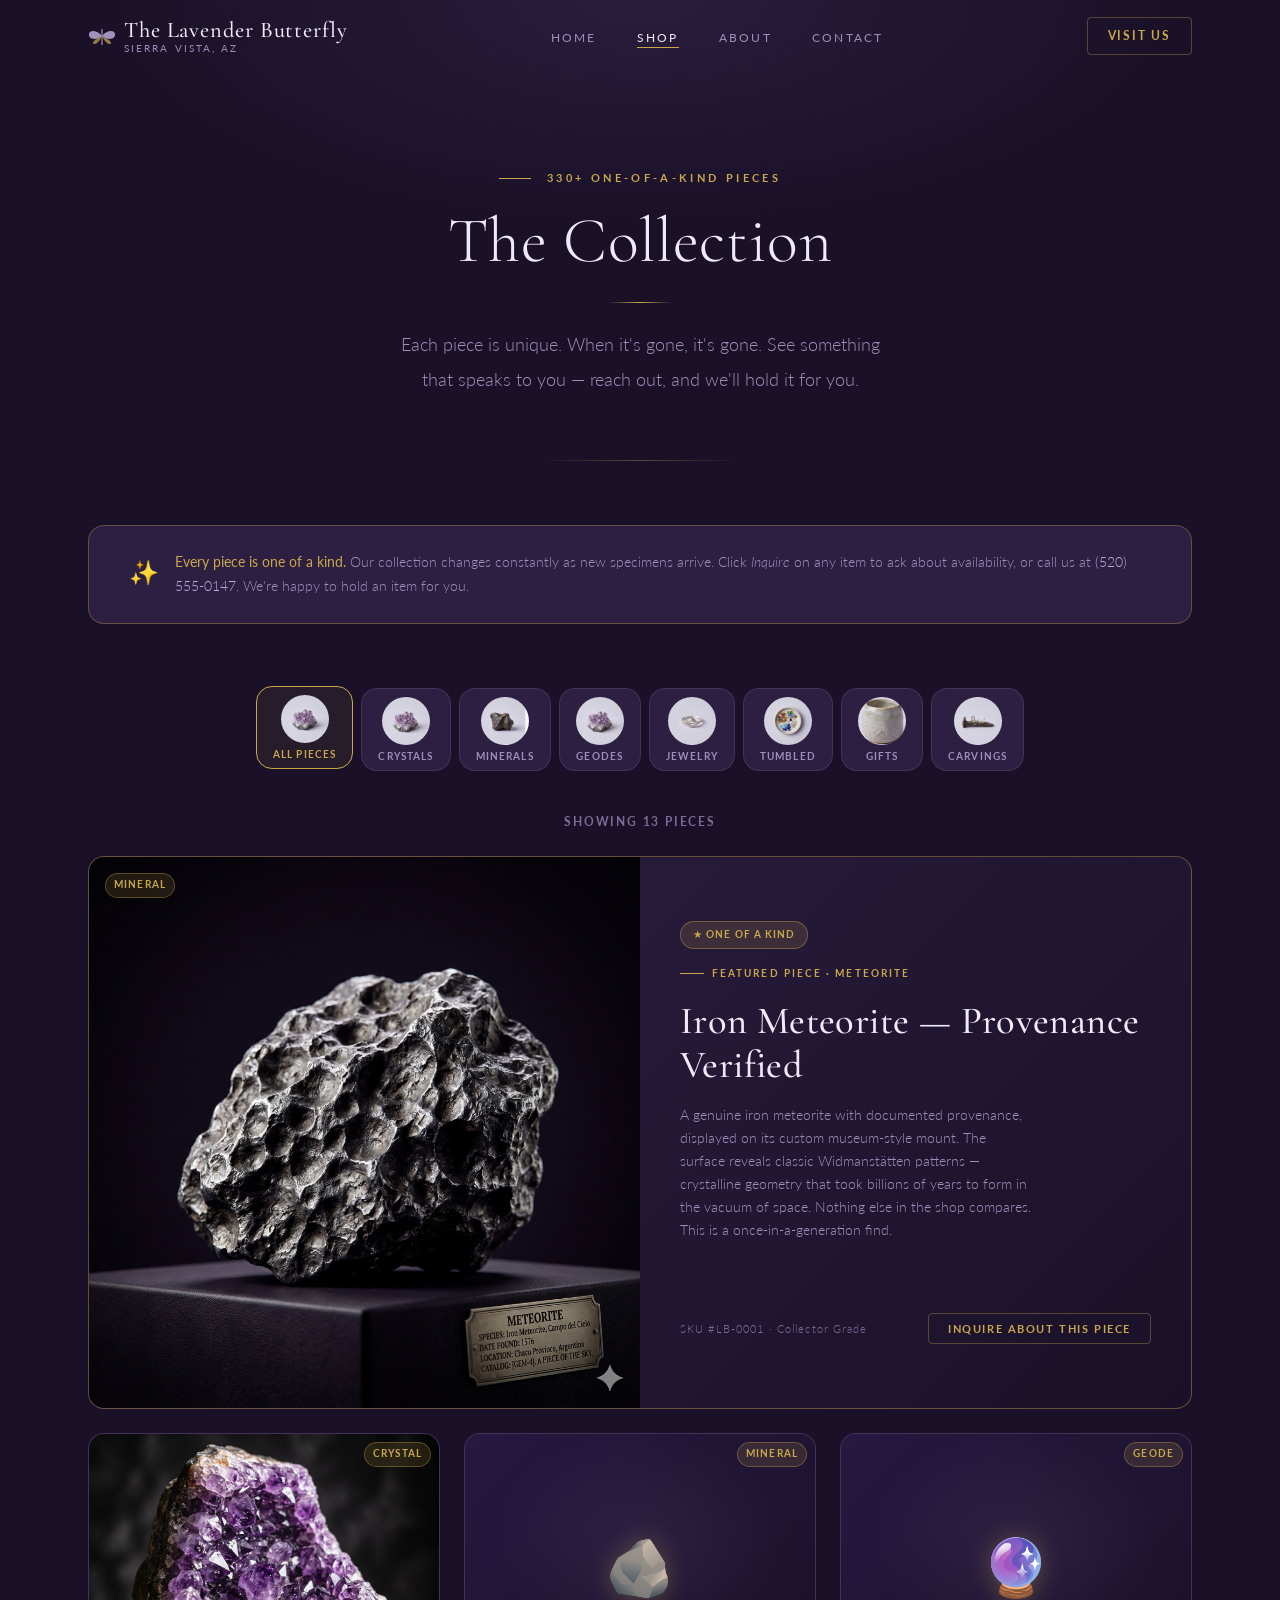
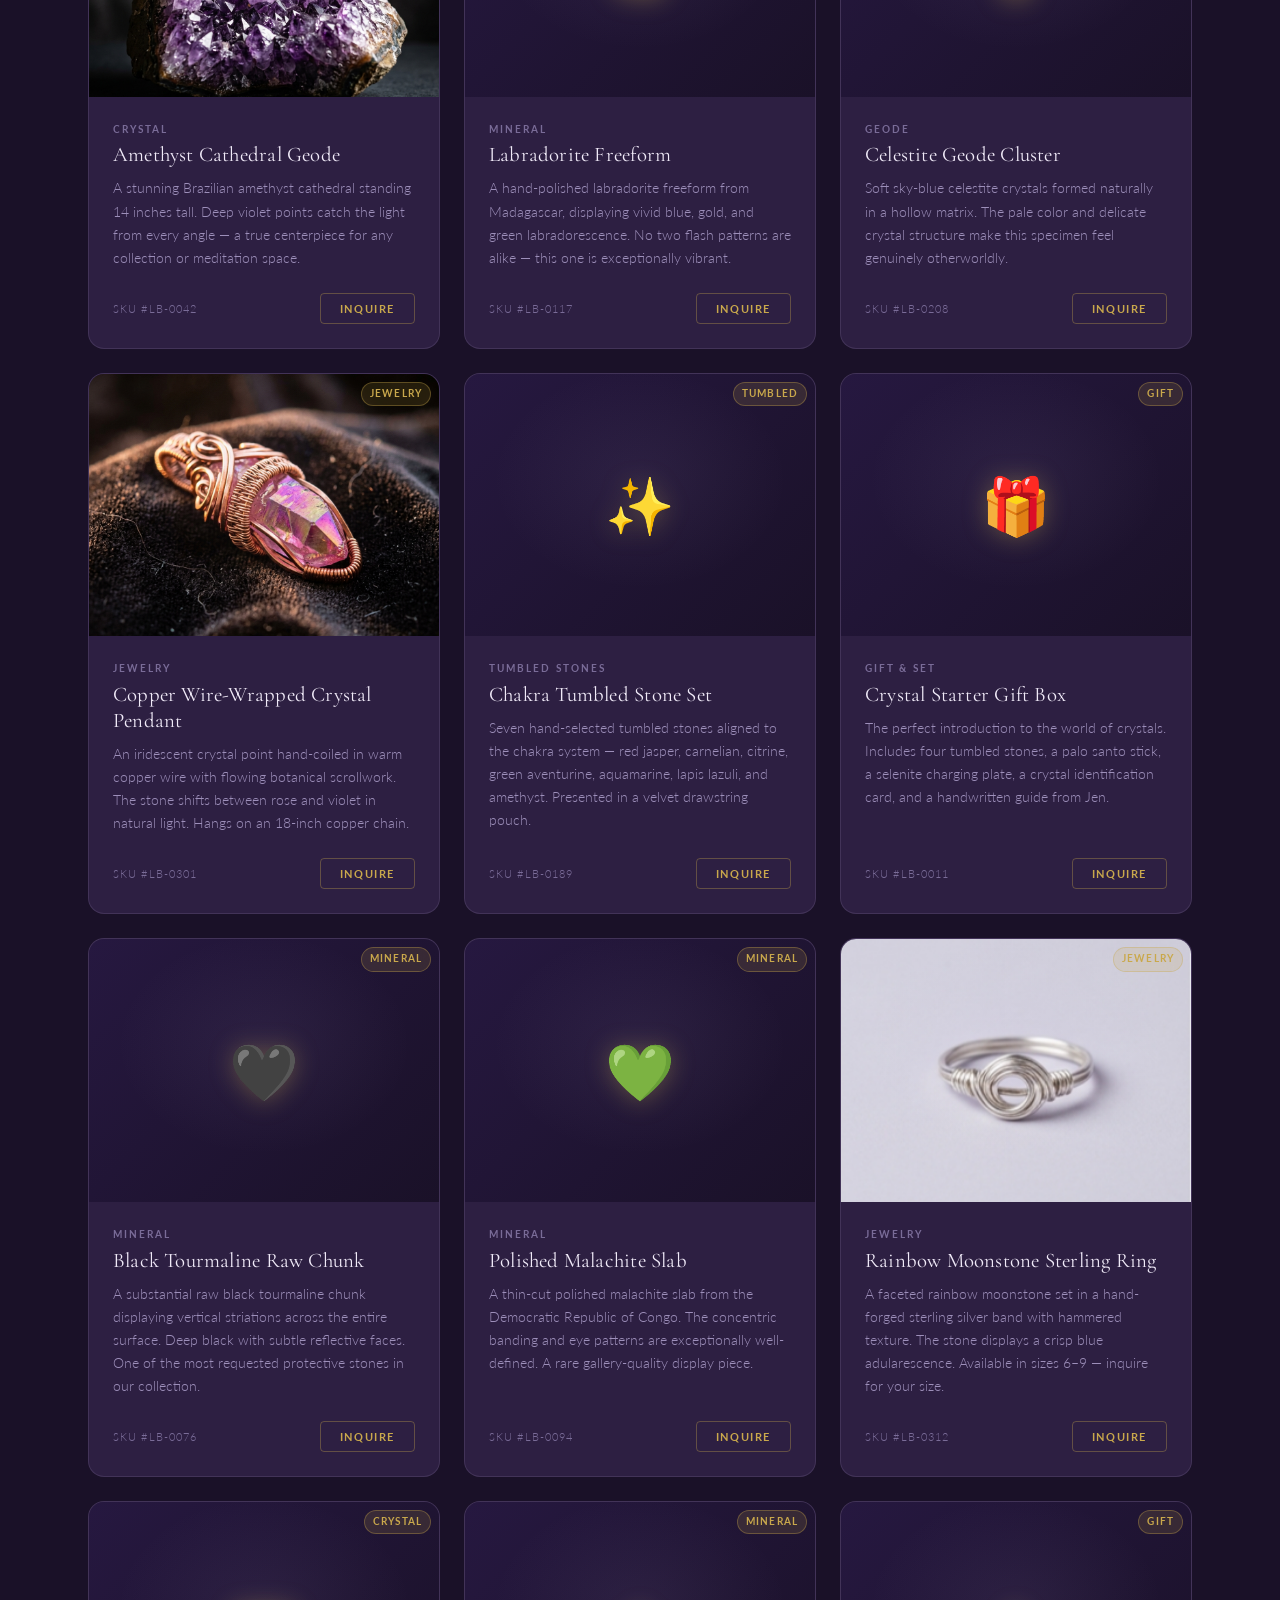
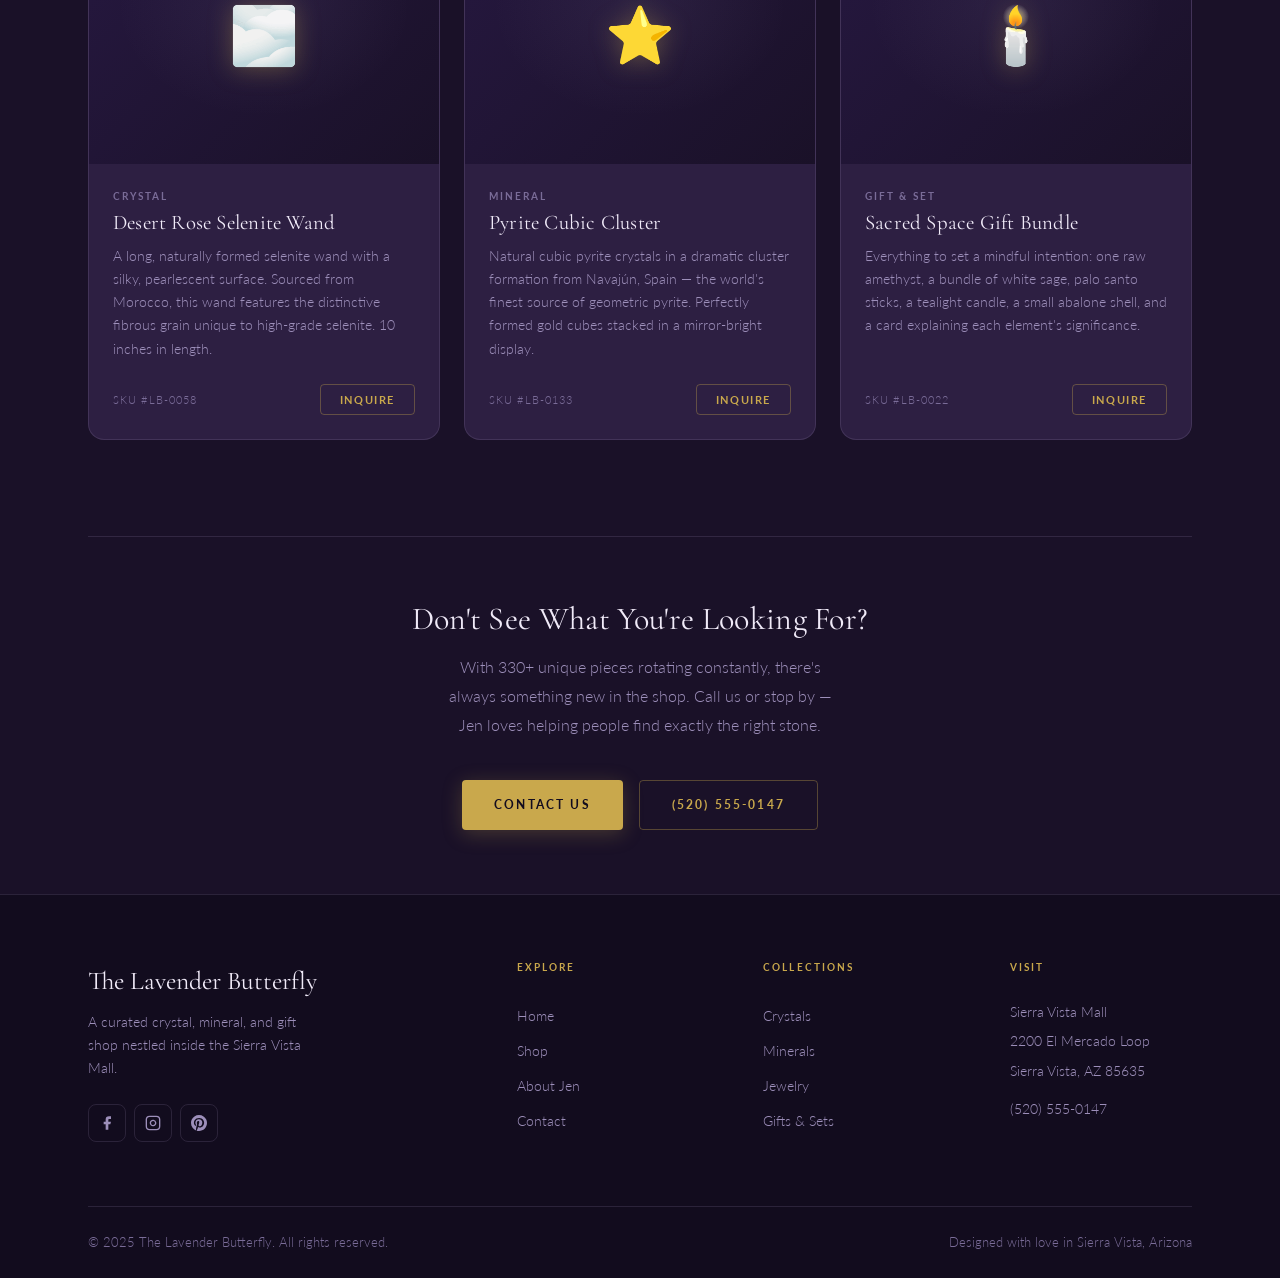
==== commit 00a01564: "Add real product images and featured sections - Replace category card emojis with icon-*.png images " ====
--- a/shop.html
+++ b/shop.html
@@ -100,15 +100,40 @@
         </div>
       </div>
 
-      <!-- Filter Bar -->
-      <div class="filter-bar reveal" role="group" aria-label="Filter by category" id="filterBar">
-        <button class="filter-btn active" data-filter="all">All Pieces</button>
-        <button class="filter-btn" data-filter="crystal">Crystals</button>
-        <button class="filter-btn" data-filter="mineral">Minerals</button>
-        <button class="filter-btn" data-filter="geode">Geodes</button>
-        <button class="filter-btn" data-filter="jewelry">Jewelry</button>
-        <button class="filter-btn" data-filter="tumbled">Tumbled Stones</button>
-        <button class="filter-btn" data-filter="gift">Gifts &amp; Sets</button>
+      <!-- Category Visual Tiles -->
+      <div class="category-tiles reveal" role="group" aria-label="Filter by category" id="filterBar">
+        <button class="category-tile active" data-filter="all">
+          <img src="images/icon-minerals.png" alt="">
+          <span>All Pieces</span>
+        </button>
+        <button class="category-tile" data-filter="crystal">
+          <img src="images/icon-minerals.png" alt="">
+          <span>Crystals</span>
+        </button>
+        <button class="category-tile" data-filter="mineral">
+          <img src="images/icon-meteorites.png" alt="">
+          <span>Minerals</span>
+        </button>
+        <button class="category-tile" data-filter="geode">
+          <img src="images/icon-minerals.png" alt="">
+          <span>Geodes</span>
+        </button>
+        <button class="category-tile" data-filter="jewelry">
+          <img src="images/icon-jewelry.png" alt="">
+          <span>Jewelry</span>
+        </button>
+        <button class="category-tile" data-filter="tumbled">
+          <img src="images/icon-diy.png" alt="">
+          <span>Tumbled</span>
+        </button>
+        <button class="category-tile" data-filter="gift">
+          <img src="images/icon-gifts.png" alt="">
+          <span>Gifts</span>
+        </button>
+        <button class="category-tile" data-filter="carved">
+          <img src="images/icon-carvings.png" alt="">
+          <span>Carvings</span>
+        </button>
       </div>
 
       <p class="products-count" id="productsCount">Showing 12 pieces</p>
@@ -116,10 +141,32 @@
       <!-- Products Grid -->
       <div class="products-grid" id="productsGrid">
 
+        <!-- Meteorite Spotlight -->
+        <article class="product-card product-card--spotlight reveal" data-category="mineral">
+          <div class="product-card--spotlight__img">
+            <img src="images/meteorite.png" alt="Provenance-verified iron meteorite on display stand">
+            <span class="product-card__badge" style="top:var(--space-md);left:var(--space-md);right:auto;">Mineral</span>
+          </div>
+          <div class="product-card--spotlight__body">
+            <div class="spotlight-badge">★ One of a Kind</div>
+            <div class="product-card--spotlight__eyebrow">Featured Piece · Meteorite</div>
+            <h2 class="product-card--spotlight__name">Iron Meteorite — Provenance Verified</h2>
+            <p class="product-card__desc" style="max-width:44ch;">
+              A genuine iron meteorite with documented provenance, displayed on its custom museum-style mount.
+              The surface reveals classic Widmanstätten patterns — crystalline geometry that took billions of years
+              to form in the vacuum of space. Nothing else in the shop compares. This is a once-in-a-generation find.
+            </p>
+            <div class="product-card__footer" style="margin-top:var(--space-lg);">
+              <span class="product-card__sku">SKU #LB-0001 · Collector Grade</span>
+              <button class="btn--inquire" onclick="window.location.href='contact.html?item=Iron+Meteorite'">Inquire About This Piece</button>
+            </div>
+          </div>
+        </article>
+
         <!-- Card 1: Amethyst Cathedral -->
         <article class="product-card reveal" data-category="crystal">
           <div class="product-card__img">
-            <span class="product-card__placeholder" role="img" aria-label="Amethyst crystal">💜</span>
+            <img src="images/amethyst-cluster.png" alt="Amethyst Cathedral Geode" class="product-card__photo" loading="lazy">
             <span class="product-card__badge">Crystal</span>
           </div>
           <div class="product-card__body">
@@ -170,13 +217,13 @@
         <!-- Card 4: Crystal Pendant -->
         <article class="product-card reveal" data-category="jewelry">
           <div class="product-card__img">
-            <span class="product-card__placeholder" role="img" aria-label="Jewelry pendant">💍</span>
+            <img src="images/copper-pendant.png" alt="Copper Wire-Wrapped Crystal Pendant" class="product-card__photo" loading="lazy">
             <span class="product-card__badge">Jewelry</span>
           </div>
           <div class="product-card__body">
             <div class="product-card__category">Jewelry</div>
-            <h2 class="product-card__name">Rose Quartz Wire-Wrap Pendant</h2>
-            <p class="product-card__desc">A pale pink rose quartz point wrapped in oxidized copper wire with intricate botanical scrollwork. Hangs on an 18-inch copper chain. Handcrafted by a local Arizona artisan.</p>
+            <h2 class="product-card__name">Copper Wire-Wrapped Crystal Pendant</h2>
+            <p class="product-card__desc">An iridescent crystal point hand-coiled in warm copper wire with flowing botanical scrollwork. The stone shifts between rose and violet in natural light. Hangs on an 18-inch copper chain.</p>
             <div class="product-card__footer">
               <span class="product-card__sku">SKU #LB-0301</span>
               <button class="btn--inquire" onclick="window.location.href='contact.html?item=Rose+Quartz+Pendant'">Inquire</button>
@@ -255,7 +302,7 @@
         <!-- Card 9: Moonstone Ring -->
         <article class="product-card reveal reveal-delay-2" data-category="jewelry">
           <div class="product-card__img">
-            <span class="product-card__placeholder" role="img" aria-label="Moonstone ring">🌙</span>
+            <img src="images/icon-jewelry.png" alt="Wire-Wrapped Silver Ring" class="product-card__photo" loading="lazy">
             <span class="product-card__badge">Jewelry</span>
           </div>
           <div class="product-card__body">
--- a/css/styles.css
+++ b/css/styles.css
@@ -1590,3 +1590,268 @@
 ::-webkit-scrollbar-thumb:hover {
   background: var(--iris);
 }
+
+/* ============================================================
+   Category Card — Real Image Icons
+   ============================================================ */
+.category-card__icon-img {
+  width: 72px;
+  height: 72px;
+  object-fit: cover;
+  border-radius: 50%;
+  margin-bottom: var(--space-md);
+  border: 2px solid rgba(201, 168, 76, 0.25);
+  transition: transform var(--transition), box-shadow var(--transition);
+  box-shadow: 0 0 0 0 rgba(184, 169, 212, 0);
+}
+
+.category-card:hover .category-card__icon-img {
+  transform: scale(1.12) translateY(-2px);
+  box-shadow: 0 0 20px rgba(184, 169, 212, 0.35);
+}
+
+/* ============================================================
+   Featured Pieces Section (index.html)
+   ============================================================ */
+.featured__grid {
+  display: grid;
+  grid-template-columns: 1fr 1fr;
+  gap: var(--space-xl);
+  margin-top: var(--space-2xl);
+}
+
+@media (max-width: 640px) {
+  .featured__grid { grid-template-columns: 1fr; }
+}
+
+.featured-card {
+  display: flex;
+  flex-direction: column;
+  background: var(--surface);
+  border: 1px solid var(--border);
+  border-radius: var(--radius-lg);
+  overflow: hidden;
+  text-decoration: none;
+  color: inherit;
+  transition: transform var(--transition), border-color var(--transition), box-shadow var(--transition);
+}
+
+.featured-card:hover {
+  transform: translateY(-6px);
+  border-color: rgba(201, 168, 76, 0.4);
+  box-shadow: 0 20px 50px rgba(0,0,0,0.4);
+}
+
+.featured-card__img {
+  aspect-ratio: 4 / 3;
+  overflow: hidden;
+}
+
+.featured-card__img img {
+  width: 100%;
+  height: 100%;
+  object-fit: cover;
+  transition: transform 0.6s ease;
+  display: block;
+}
+
+.featured-card:hover .featured-card__img img {
+  transform: scale(1.05);
+}
+
+.featured-card__body {
+  padding: var(--space-lg) var(--space-xl);
+  display: flex;
+  flex-direction: column;
+  gap: var(--space-sm);
+}
+
+.featured-card__tag {
+  font-size: 0.65rem;
+  font-weight: 700;
+  letter-spacing: 0.15em;
+  text-transform: uppercase;
+  color: var(--accent-gold);
+}
+
+.featured-card__name {
+  font-family: var(--font-display);
+  font-size: 1.5rem;
+  font-weight: 500;
+  color: var(--text-primary);
+  line-height: 1.2;
+}
+
+.featured-card__desc {
+  font-size: 0.875rem;
+  color: var(--text-muted);
+  line-height: 1.7;
+}
+
+.featured-card__cta {
+  margin-top: var(--space-sm);
+  font-size: 0.75rem;
+  font-weight: 700;
+  letter-spacing: 0.1em;
+  text-transform: uppercase;
+  color: var(--accent-gold);
+  transition: gap var(--transition);
+}
+
+/* ============================================================
+   Shop — Category Visual Tiles (filter bar)
+   ============================================================ */
+.category-tiles {
+  display: flex;
+  flex-wrap: wrap;
+  gap: var(--space-sm);
+  justify-content: center;
+  margin-bottom: var(--space-xl);
+}
+
+.category-tile {
+  display: flex;
+  flex-direction: column;
+  align-items: center;
+  gap: 6px;
+  padding: var(--space-sm) var(--space-md);
+  background: var(--surface);
+  border: 1px solid var(--border);
+  border-radius: var(--radius-lg);
+  cursor: pointer;
+  transition: border-color var(--transition), transform var(--transition), background var(--transition);
+  text-align: center;
+  min-width: 80px;
+}
+
+.category-tile:hover,
+.category-tile.active {
+  border-color: var(--accent-gold);
+  background: rgba(201, 168, 76, 0.07);
+  transform: translateY(-2px);
+}
+
+.category-tile img {
+  width: 48px;
+  height: 48px;
+  object-fit: cover;
+  border-radius: 50%;
+}
+
+.category-tile span {
+  font-size: 0.6rem;
+  font-weight: 700;
+  letter-spacing: 0.12em;
+  text-transform: uppercase;
+  color: var(--text-muted);
+}
+
+.category-tile.active span {
+  color: var(--accent-gold);
+}
+
+/* ============================================================
+   Product Card — Real Photo
+   ============================================================ */
+.product-card__photo {
+  width: 100%;
+  height: 100%;
+  object-fit: cover;
+  display: block;
+  transition: transform 0.6s ease;
+}
+
+.product-card:hover .product-card__photo {
+  transform: scale(1.05);
+}
+
+/* ============================================================
+   Meteorite Spotlight Card
+   ============================================================ */
+.product-card--spotlight {
+  grid-column: 1 / -1;
+  display: grid;
+  grid-template-columns: 1fr 1fr;
+  min-height: 360px;
+  border-color: rgba(201, 168, 76, 0.4);
+  background: linear-gradient(135deg, #2d1f42 0%, #1a1128 100%);
+}
+
+@media (max-width: 640px) {
+  .product-card--spotlight {
+    grid-template-columns: 1fr;
+  }
+}
+
+.product-card--spotlight:hover {
+  border-color: rgba(201, 168, 76, 0.7);
+  box-shadow: 0 25px 60px rgba(0,0,0,0.5), 0 0 40px rgba(201, 168, 76, 0.1);
+}
+
+.product-card--spotlight__img {
+  position: relative;
+  overflow: hidden;
+}
+
+.product-card--spotlight__img img {
+  width: 100%;
+  height: 100%;
+  object-fit: cover;
+  display: block;
+  transition: transform 0.6s ease;
+}
+
+.product-card--spotlight:hover .product-card--spotlight__img img {
+  transform: scale(1.04);
+}
+
+.product-card--spotlight__body {
+  padding: var(--space-2xl) var(--space-xl);
+  display: flex;
+  flex-direction: column;
+  justify-content: center;
+  gap: var(--space-md);
+}
+
+.product-card--spotlight__eyebrow {
+  font-size: 0.65rem;
+  font-weight: 700;
+  letter-spacing: 0.2em;
+  text-transform: uppercase;
+  color: var(--accent-gold);
+  display: flex;
+  align-items: center;
+  gap: var(--space-sm);
+}
+
+.product-card--spotlight__eyebrow::before {
+  content: '';
+  display: block;
+  width: 24px;
+  height: 1px;
+  background: var(--accent-gold);
+}
+
+.spotlight-badge {
+  display: inline-flex;
+  align-items: center;
+  gap: 6px;
+  padding: 4px 12px;
+  background: rgba(201, 168, 76, 0.15);
+  border: 1px solid rgba(201, 168, 76, 0.4);
+  border-radius: 100px;
+  font-size: 0.65rem;
+  font-weight: 700;
+  letter-spacing: 0.1em;
+  text-transform: uppercase;
+  color: var(--accent-gold);
+  width: fit-content;
+}
+
+.product-card--spotlight__name {
+  font-family: var(--font-display);
+  font-size: clamp(1.6rem, 3vw, 2.4rem);
+  font-weight: 500;
+  color: var(--text-primary);
+  line-height: 1.15;
+}
